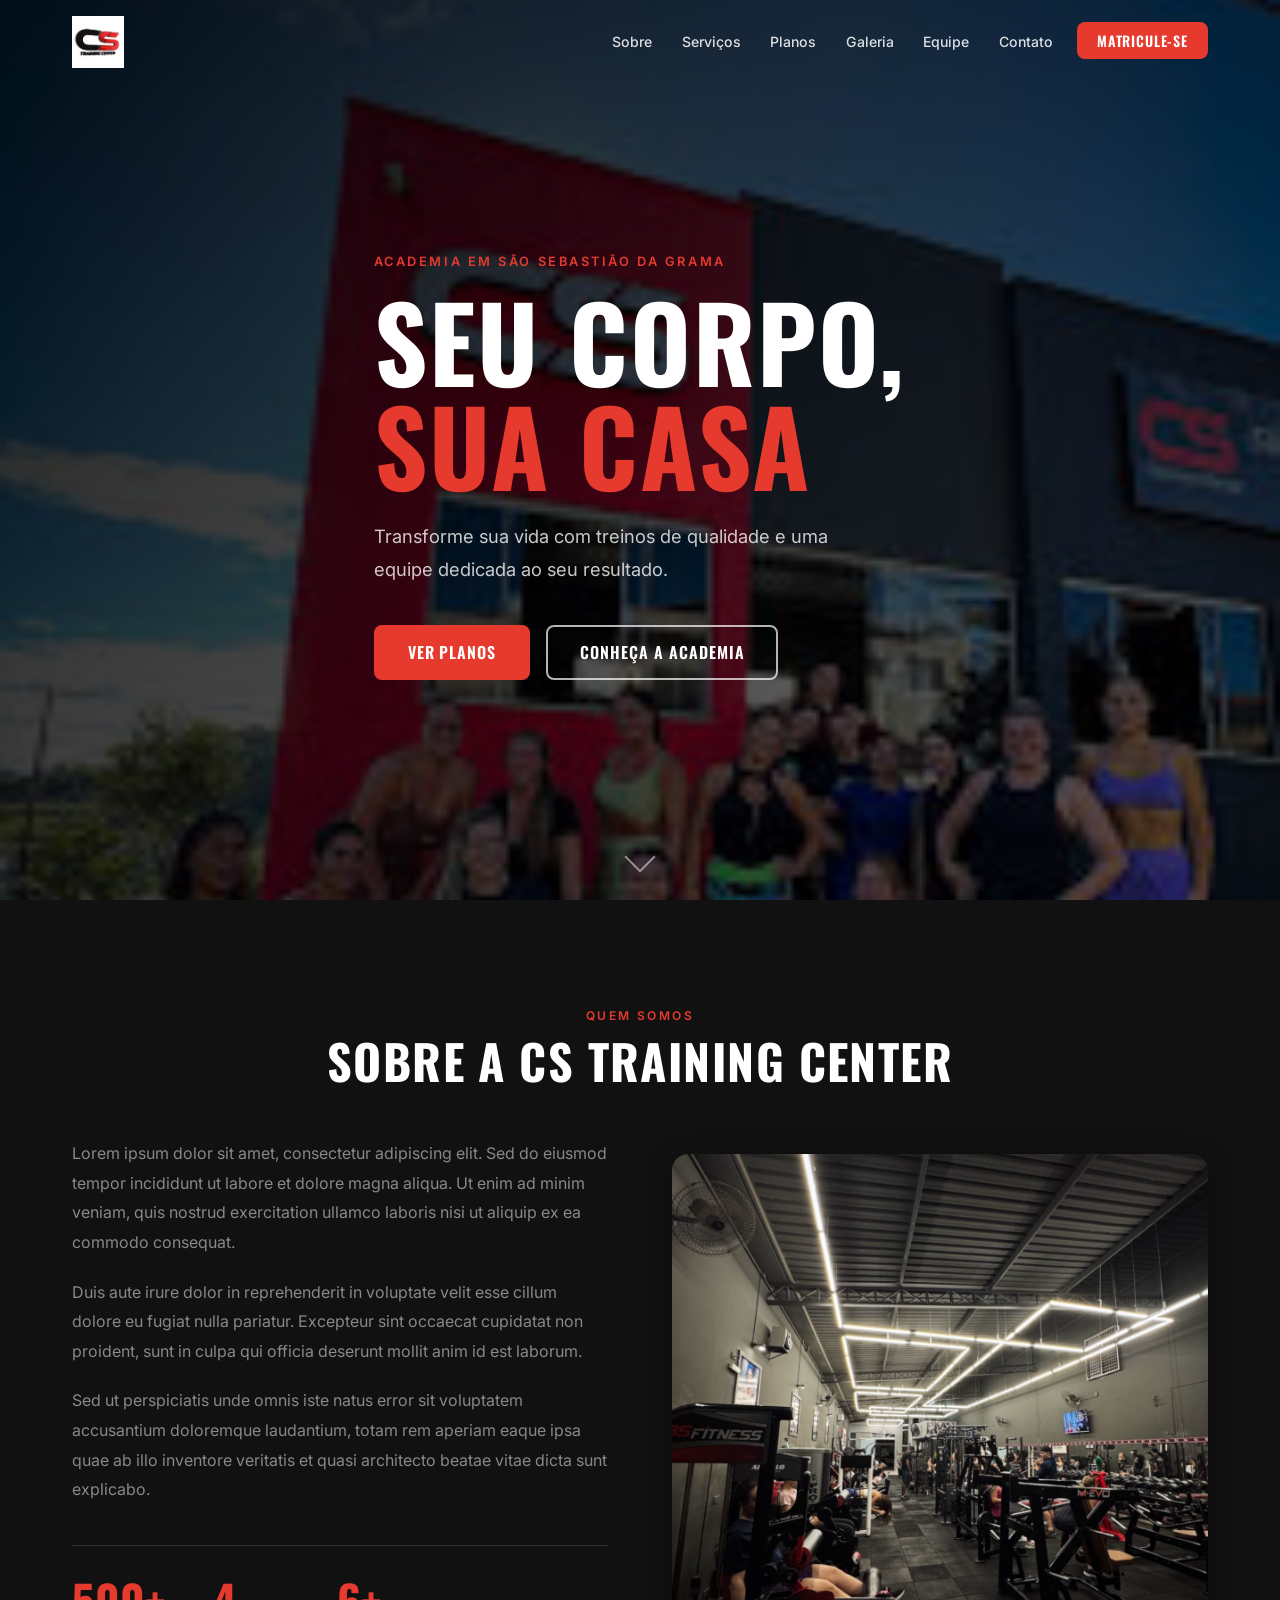
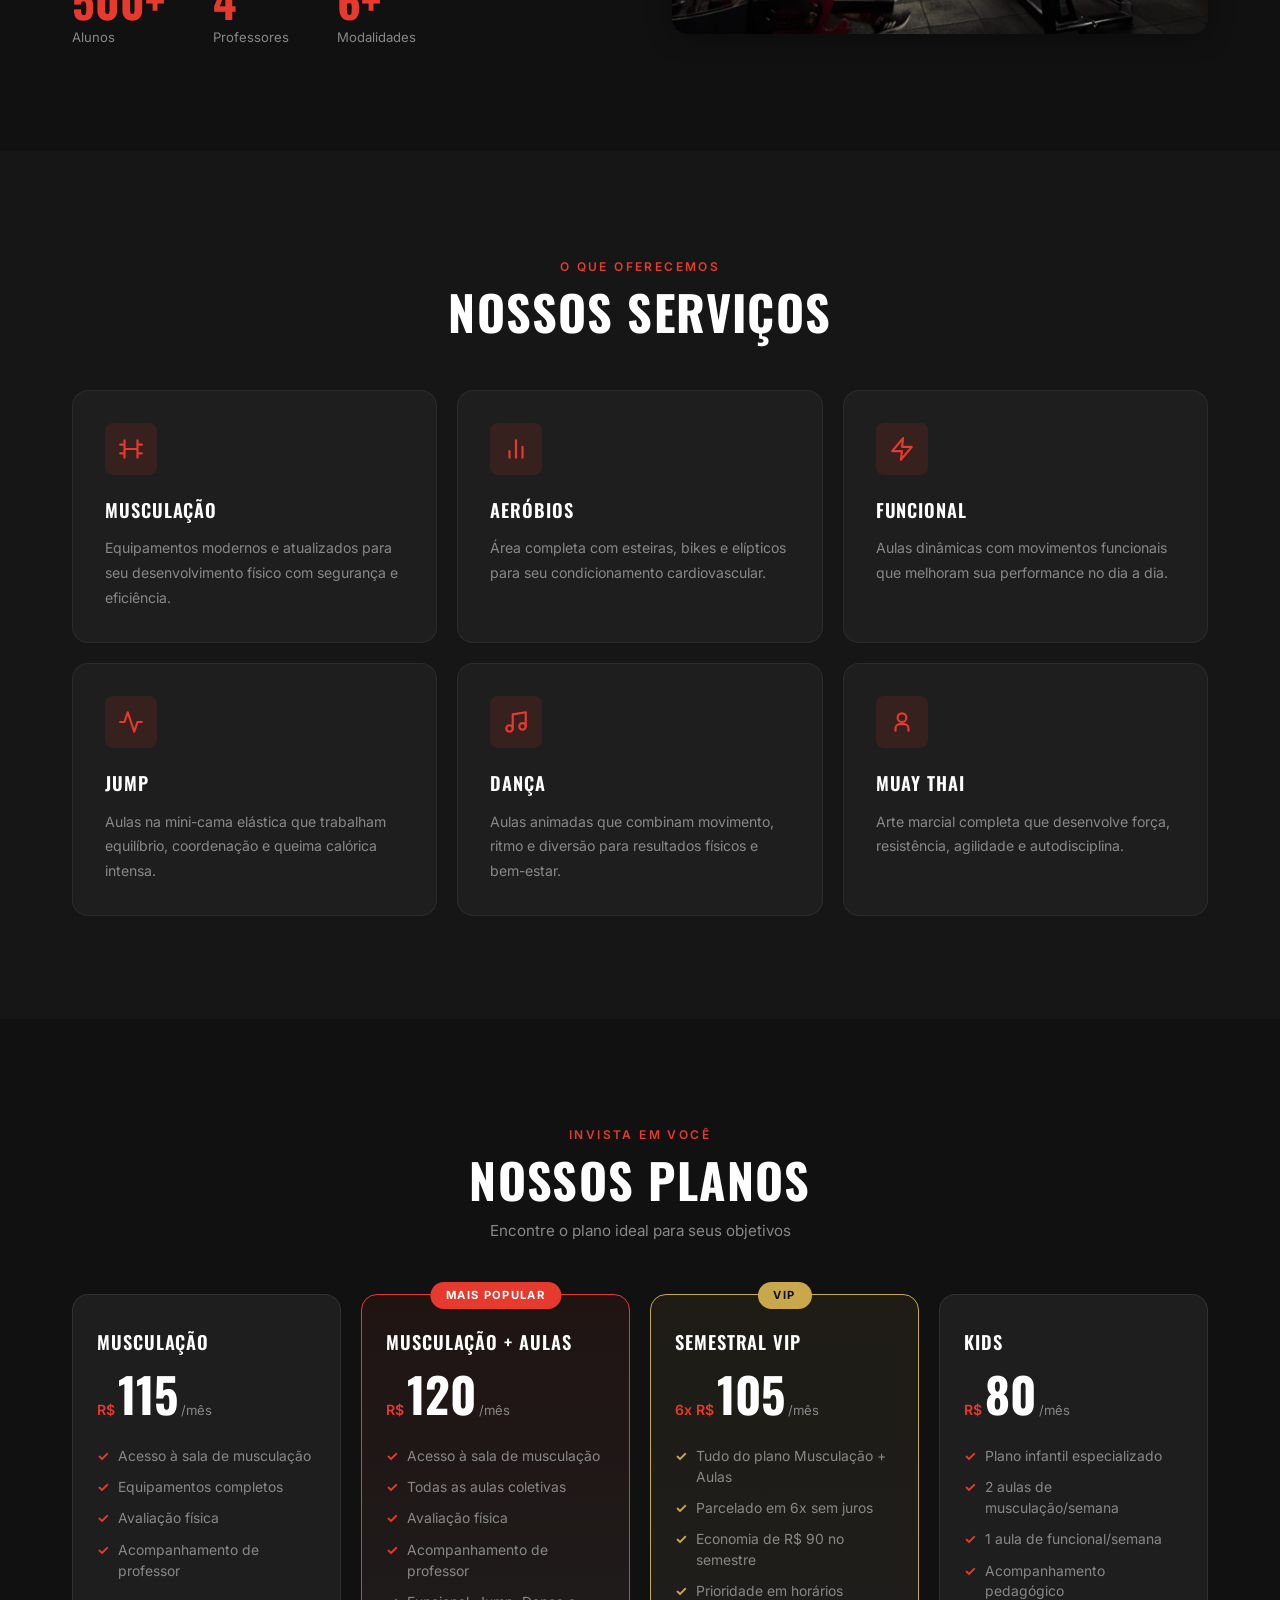
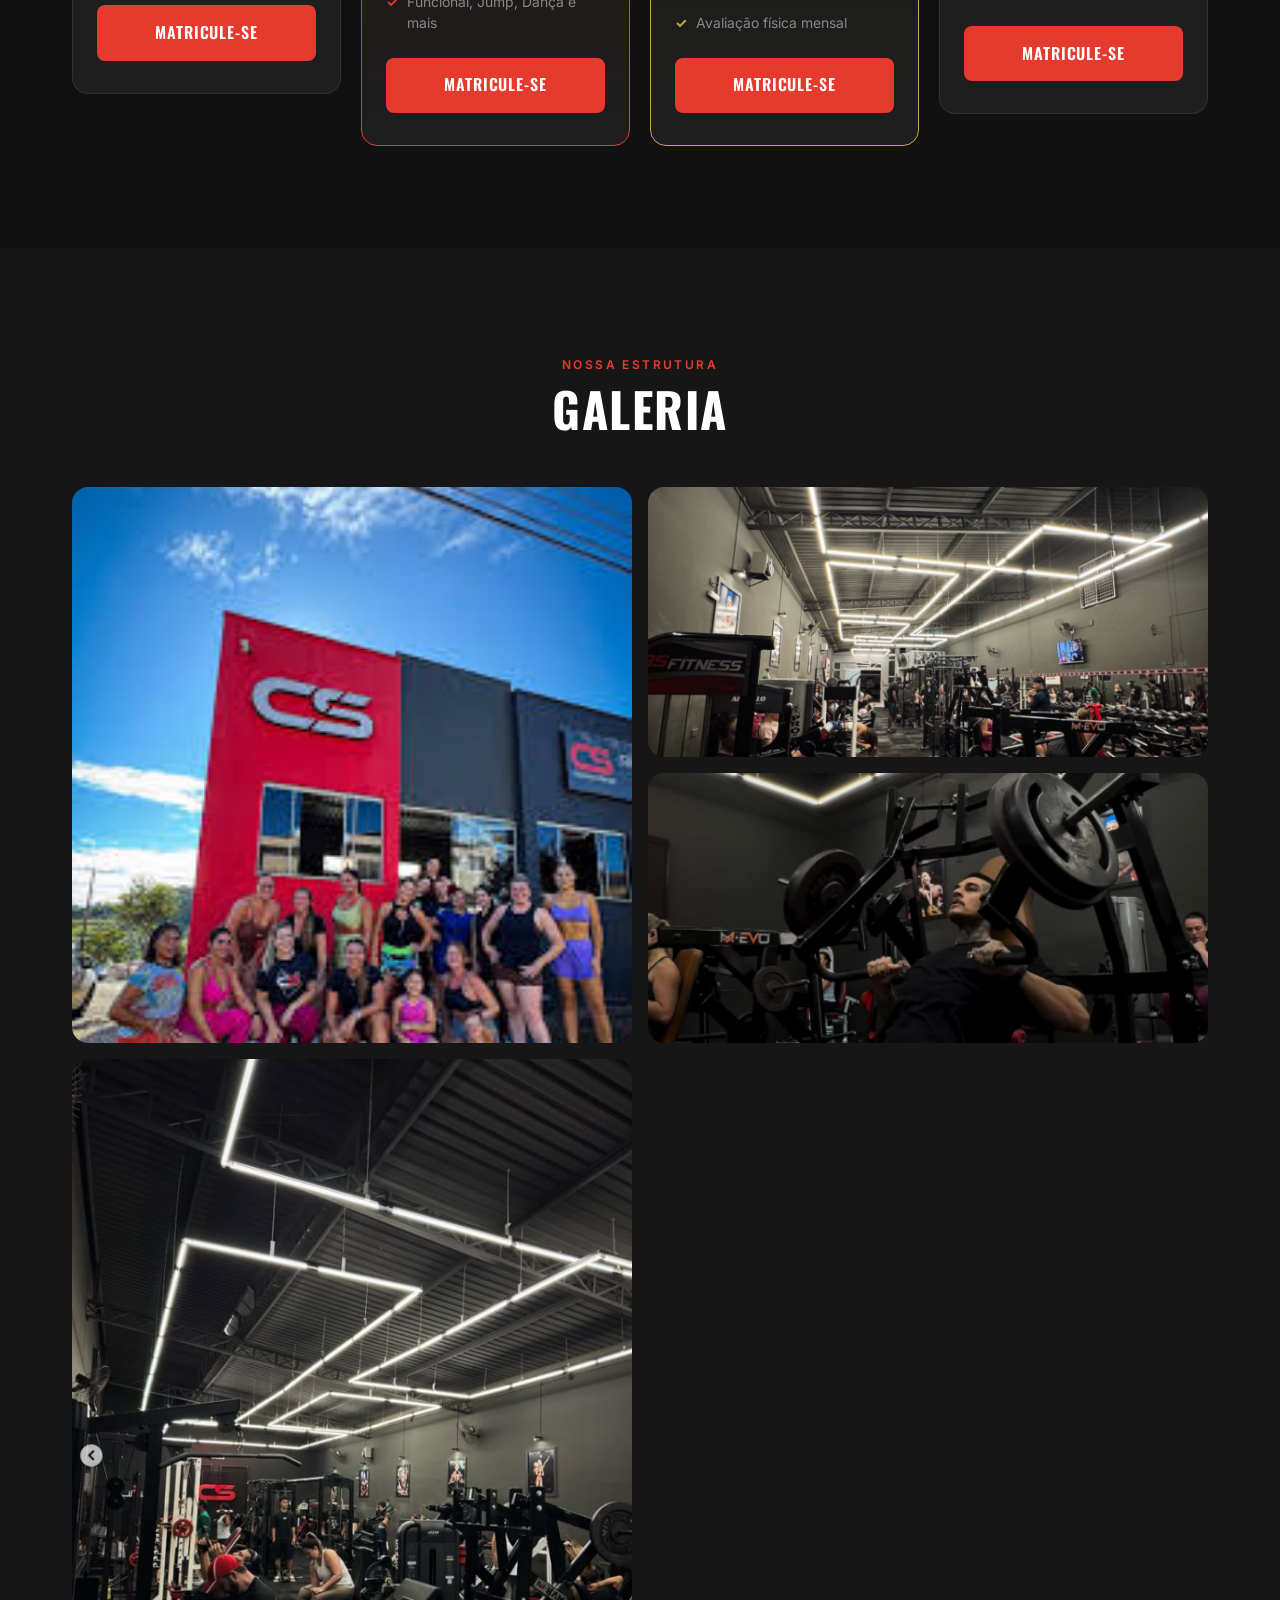
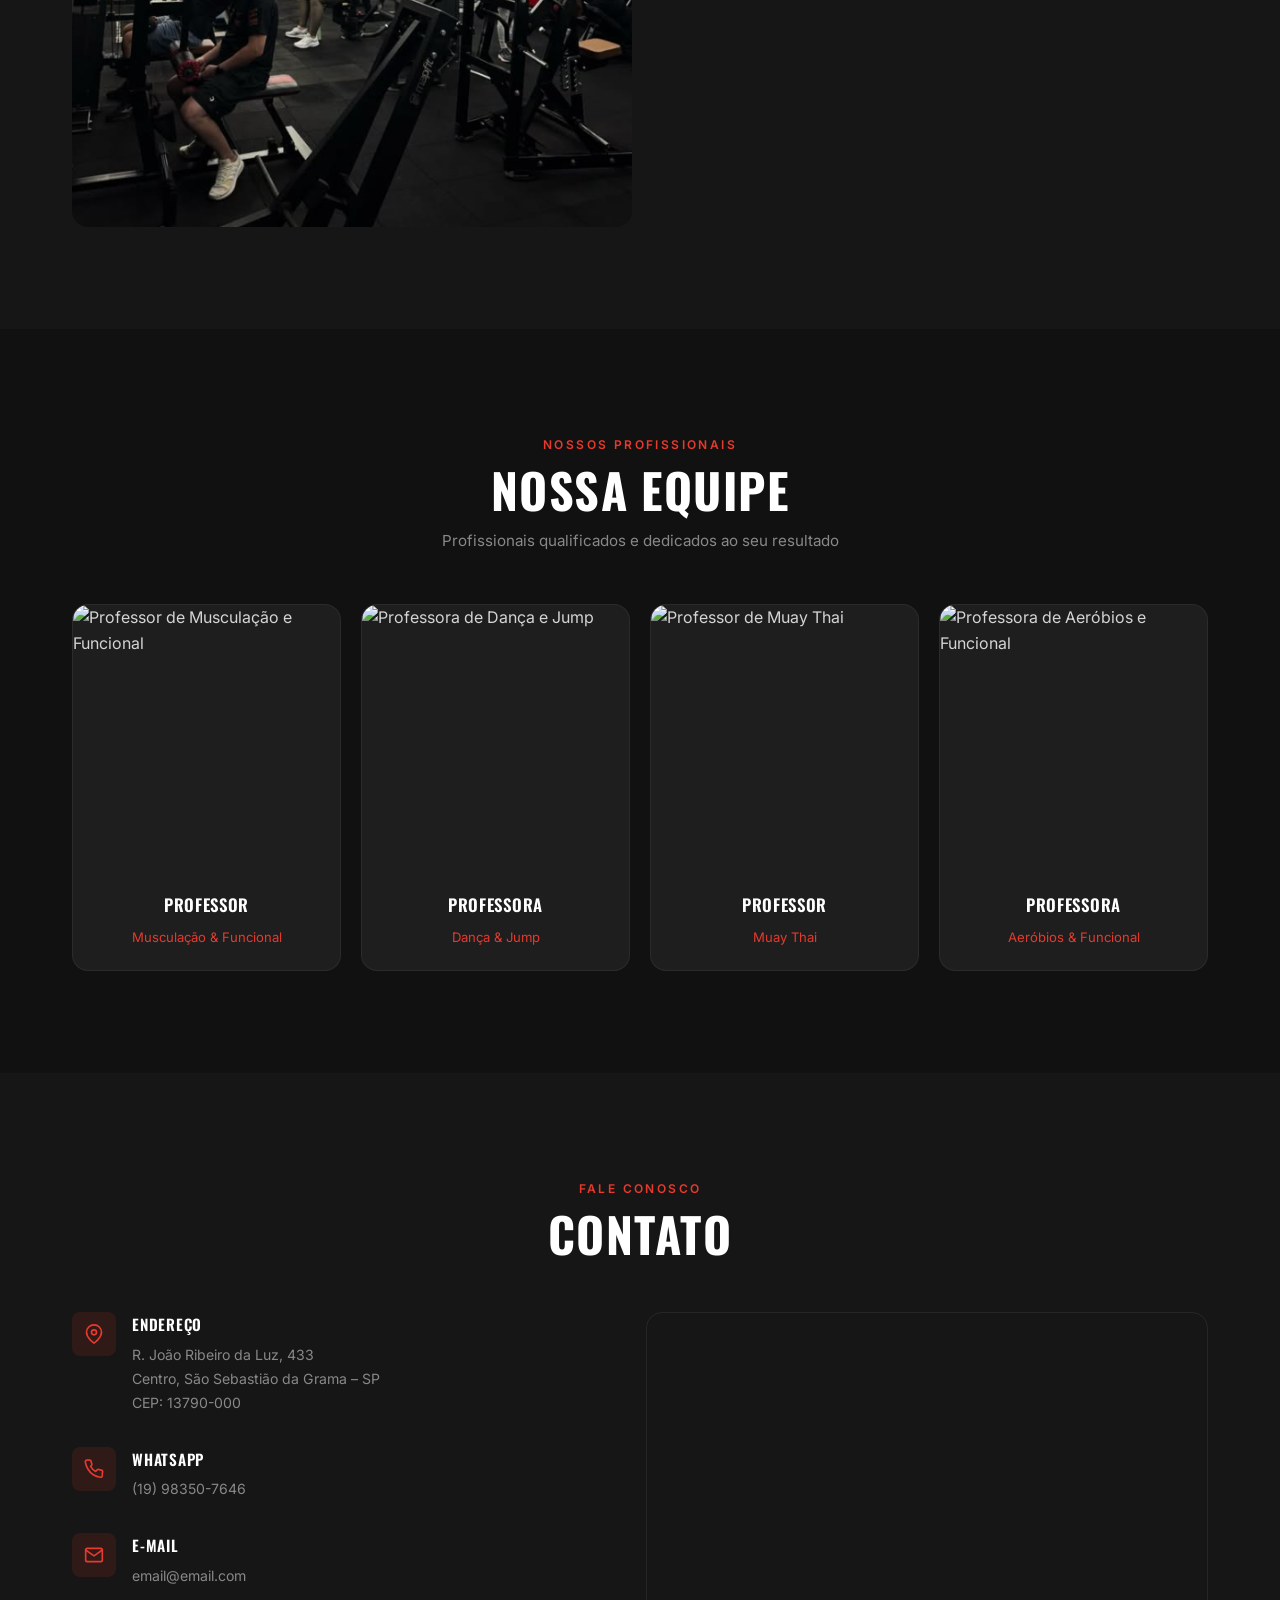
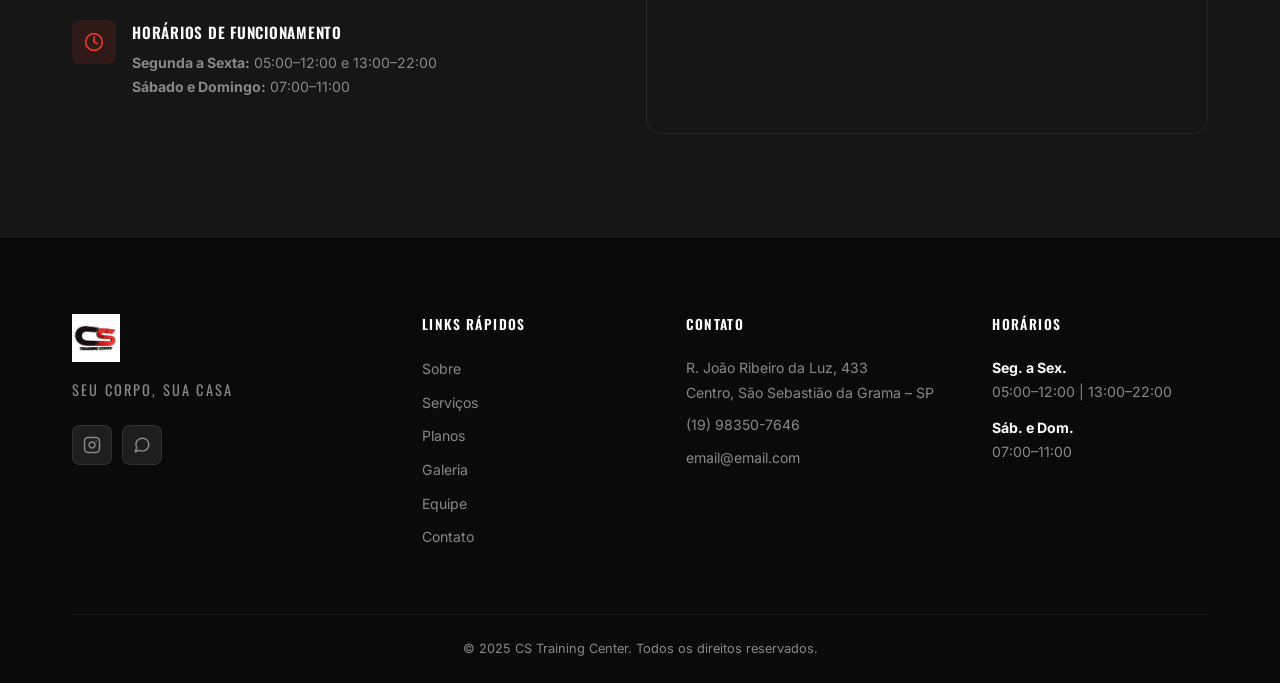
==== site/index.html @ a943fb48 "feat: create CS Training Center institutional website HTML/CSS site with SEO structured data, full r" ====
<!DOCTYPE html>
<html lang="pt-BR">
<head>
    <meta charset="UTF-8">
    <meta name="viewport" content="width=device-width, initial-scale=1.0">
    <meta name="description" content="CS Training Center - Academia completa em São Sebastião da Grama. Musculação, funcional, jump, dança, muay thai e muito mais. Seu Corpo, Sua Casa.">
    <meta name="keywords" content="academia, musculação, funcional, São Sebastião da Grama, CS Training Center, gym, muay thai, jump, dança">
    <meta name="robots" content="index, follow">
    <meta name="author" content="CS Training Center">

    <meta property="og:type" content="website">
    <meta property="og:title" content="CS Training Center | Seu Corpo, Sua Casa">
    <meta property="og:description" content="Academia completa em São Sebastião da Grama com musculação, aulas de funcional, jump, dança, muay thai e muito mais.">
    <meta property="og:image" content="assets/images/hero.jpg">
    <meta property="og:locale" content="pt_BR">

    <title>CS Training Center | Seu Corpo, Sua Casa</title>

    <script type="application/ld+json">
    {
        "@context": "https://schema.org",
        "@type": "HealthClub",
        "name": "CS Training Center",
        "description": "Academia completa em São Sebastião da Grama com musculação, aulas de funcional, jump, dança e muay thai.",
        "url": "",
        "logo": "assets/icons/logo.jpg",
        "image": "assets/images/hero.jpg",
        "telephone": "+55-19-98350-7646",
        "email": "email@email.com",
        "address": {
            "@type": "PostalAddress",
            "streetAddress": "R. João Ribeiro da Luz, 433",
            "addressLocality": "São Sebastião da Grama",
            "addressRegion": "SP",
            "postalCode": "13790-000",
            "addressCountry": "BR"
        },
        "openingHoursSpecification": [
            {
                "@type": "OpeningHoursSpecification",
                "dayOfWeek": ["Monday","Tuesday","Wednesday","Thursday","Friday"],
                "opens": "05:00",
                "closes": "12:00"
            },
            {
                "@type": "OpeningHoursSpecification",
                "dayOfWeek": ["Monday","Tuesday","Wednesday","Thursday","Friday"],
                "opens": "13:00",
                "closes": "22:00"
            },
            {
                "@type": "OpeningHoursSpecification",
                "dayOfWeek": ["Saturday","Sunday"],
                "opens": "07:00",
                "closes": "11:00"
            }
        ],
        "sameAs": ["https://www.instagram.com/cs_trainingcenter/"],
        "priceRange": "$$"
    }
    </script>

    <link rel="preconnect" href="https://fonts.googleapis.com">
    <link rel="preconnect" href="https://fonts.gstatic.com" crossorigin>
    <link href="https://fonts.googleapis.com/css2?family=Oswald:wght@400;500;600;700&family=Inter:wght@300;400;500;600&display=swap" rel="stylesheet">

    <link rel="stylesheet" href="assets/css/style.css">
</head>
<body>

    <!-- ========== HEADER ========== -->
    <header class="header" id="header">
        <nav class="nav container">
            <a href="#home" class="nav__logo" aria-label="CS Training Center - Página inicial">
                <img src="assets/icons/logo.jpg" alt="CS Training Center" width="120" height="52">
            </a>

            <button class="nav__toggle" id="navToggle" aria-label="Abrir menu de navegação" aria-expanded="false" aria-controls="navMenu">
                <span></span>
                <span></span>
                <span></span>
            </button>

            <ul class="nav__menu" id="navMenu" role="list">
                <li><a href="#sobre" class="nav__link">Sobre</a></li>
                <li><a href="#servicos" class="nav__link">Serviços</a></li>
                <li><a href="#planos" class="nav__link">Planos</a></li>
                <li><a href="#galeria" class="nav__link">Galeria</a></li>
                <li><a href="#equipe" class="nav__link">Equipe</a></li>
                <li><a href="#contato" class="nav__link">Contato</a></li>
                <li>
                    <a href="https://wa.me/5519983507646?text=Olá!%20Quero%20saber%20mais%20sobre%20a%20CS%20Training%20Center."
                       class="nav__link nav__link--cta"
                       target="_blank"
                       rel="noopener noreferrer">
                        Matricule-se
                    </a>
                </li>
            </ul>
        </nav>
    </header>

    <main>

        <!-- ========== HERO ========== -->
        <section class="hero" id="home" aria-label="Apresentação da academia">
            <div class="hero__overlay" aria-hidden="true"></div>
            <div class="hero__content container">
                <p class="hero__label">Academia em São Sebastião da Grama</p>
                <h1 class="hero__title">Seu Corpo,<br><span>Sua Casa</span></h1>
                <p class="hero__subtitle">
                    Transforme sua vida com treinos de qualidade e uma equipe dedicada ao seu resultado.
                </p>
                <div class="hero__actions">
                    <a href="#planos" class="btn btn--primary">Ver Planos</a>
                    <a href="#sobre" class="btn btn--outline">Conheça a Academia</a>
                </div>
            </div>
            <div class="hero__scroll" aria-hidden="true"><span></span></div>
        </section>

        <!-- ========== SOBRE ========== -->
        <section class="sobre" id="sobre" aria-labelledby="sobre-titulo">
            <div class="container">
                <div class="section-header">
                    <span class="section-tag">Quem Somos</span>
                    <h2 class="section-title" id="sobre-titulo">Sobre a CS Training Center</h2>
                </div>
                <div class="sobre__grid">
                    <div class="sobre__text">
                        <p>
                            Lorem ipsum dolor sit amet, consectetur adipiscing elit. Sed do eiusmod tempor
                            incididunt ut labore et dolore magna aliqua. Ut enim ad minim veniam, quis nostrud
                            exercitation ullamco laboris nisi ut aliquip ex ea commodo consequat.
                        </p>
                        <p>
                            Duis aute irure dolor in reprehenderit in voluptate velit esse cillum dolore eu
                            fugiat nulla pariatur. Excepteur sint occaecat cupidatat non proident, sunt in
                            culpa qui officia deserunt mollit anim id est laborum.
                        </p>
                        <p>
                            Sed ut perspiciatis unde omnis iste natus error sit voluptatem accusantium
                            doloremque laudantium, totam rem aperiam eaque ipsa quae ab illo inventore
                            veritatis et quasi architecto beatae vitae dicta sunt explicabo.
                        </p>
                        <div class="sobre__stats" aria-label="Números da academia">
                            <div class="stat">
                                <span class="stat__number">500+</span>
                                <span class="stat__label">Alunos</span>
                            </div>
                            <div class="stat">
                                <span class="stat__number">4</span>
                                <span class="stat__label">Professores</span>
                            </div>
                            <div class="stat">
                                <span class="stat__number">6+</span>
                                <span class="stat__label">Modalidades</span>
                            </div>
                        </div>
                    </div>
                    <div class="sobre__image">
                        <img src="assets/images/galeria/galeria.png"
                             alt="Interior da CS Training Center - Área de musculação"
                             loading="lazy"
                             width="600" height="460">
                    </div>
                </div>
            </div>
        </section>

        <!-- ========== SERVIÇOS ========== -->
        <section class="servicos" id="servicos" aria-labelledby="servicos-titulo">
            <div class="container">
                <div class="section-header section-header--light">
                    <span class="section-tag">O que Oferecemos</span>
                    <h2 class="section-title" id="servicos-titulo">Nossos Serviços</h2>
                </div>
                <div class="servicos__grid">

                    <article class="servico-card">
                        <div class="servico-card__icon" aria-hidden="true">
                            <svg xmlns="http://www.w3.org/2000/svg" viewBox="0 0 24 24" fill="none" stroke="currentColor" stroke-width="2" stroke-linecap="round" stroke-linejoin="round"><path d="M6 4v16M18 4v16M2 8h4M18 8h4M2 16h4M18 16h4M6 12h12"/></svg>
                        </div>
                        <h3>Musculação</h3>
                        <p>Equipamentos modernos e atualizados para seu desenvolvimento físico com segurança e eficiência.</p>
                    </article>

                    <article class="servico-card">
                        <div class="servico-card__icon" aria-hidden="true">
                            <svg xmlns="http://www.w3.org/2000/svg" viewBox="0 0 24 24" fill="none" stroke="currentColor" stroke-width="2" stroke-linecap="round" stroke-linejoin="round"><path d="M18 20V10"/><path d="M12 20V4"/><path d="M6 20v-6"/></svg>
                        </div>
                        <h3>Aeróbios</h3>
                        <p>Área completa com esteiras, bikes e elípticos para seu condicionamento cardiovascular.</p>
                    </article>

                    <article class="servico-card">
                        <div class="servico-card__icon" aria-hidden="true">
                            <svg xmlns="http://www.w3.org/2000/svg" viewBox="0 0 24 24" fill="none" stroke="currentColor" stroke-width="2" stroke-linecap="round" stroke-linejoin="round"><polygon points="13 2 3 14 12 14 11 22 21 10 12 10 13 2"/></svg>
                        </div>
                        <h3>Funcional</h3>
                        <p>Aulas dinâmicas com movimentos funcionais que melhoram sua performance no dia a dia.</p>
                    </article>

                    <article class="servico-card">
                        <div class="servico-card__icon" aria-hidden="true">
                            <svg xmlns="http://www.w3.org/2000/svg" viewBox="0 0 24 24" fill="none" stroke="currentColor" stroke-width="2" stroke-linecap="round" stroke-linejoin="round"><path d="M22 12h-4l-3 9L9 3l-3 9H2"/></svg>
                        </div>
                        <h3>Jump</h3>
                        <p>Aulas na mini-cama elástica que trabalham equilíbrio, coordenação e queima calórica intensa.</p>
                    </article>

                    <article class="servico-card">
                        <div class="servico-card__icon" aria-hidden="true">
                            <svg xmlns="http://www.w3.org/2000/svg" viewBox="0 0 24 24" fill="none" stroke="currentColor" stroke-width="2" stroke-linecap="round" stroke-linejoin="round"><path d="M9 18V5l12-2v13"/><circle cx="6" cy="18" r="3"/><circle cx="18" cy="16" r="3"/></svg>
                        </div>
                        <h3>Dança</h3>
                        <p>Aulas animadas que combinam movimento, ritmo e diversão para resultados físicos e bem-estar.</p>
                    </article>

                    <article class="servico-card">
                        <div class="servico-card__icon" aria-hidden="true">
                            <svg xmlns="http://www.w3.org/2000/svg" viewBox="0 0 24 24" fill="none" stroke="currentColor" stroke-width="2" stroke-linecap="round" stroke-linejoin="round"><circle cx="12" cy="8" r="4"/><path d="M6 20v-2a4 4 0 0 1 4-4h4a4 4 0 0 1 4 4v2"/></svg>
                        </div>
                        <h3>Muay Thai</h3>
                        <p>Arte marcial completa que desenvolve força, resistência, agilidade e autodisciplina.</p>
                    </article>

                </div>
            </div>
        </section>

        <!-- ========== PLANOS ========== -->
        <section class="planos" id="planos" aria-labelledby="planos-titulo">
            <div class="container">
                <div class="section-header">
                    <span class="section-tag">Invista em Você</span>
                    <h2 class="section-title" id="planos-titulo">Nossos Planos</h2>
                    <p class="section-subtitle">Encontre o plano ideal para seus objetivos</p>
                </div>
                <div class="planos__grid">

                    <article class="plano-card">
                        <div class="plano-card__header">
                            <h3>Musculação</h3>
                            <div class="plano-card__price">
                                <span class="price__currency">R$</span>
                                <span class="price__value">115</span>
                                <span class="price__period">/mês</span>
                            </div>
                        </div>
                        <ul class="plano-card__features" aria-label="Benefícios do plano Musculação">
                            <li>Acesso à sala de musculação</li>
                            <li>Equipamentos completos</li>
                            <li>Avaliação física</li>
                            <li>Acompanhamento de professor</li>
                        </ul>
                        <a href="https://wa.me/5519983507646?text=Olá!%20Tenho%20interesse%20no%20plano%20Musculação."
                           class="btn btn--primary"
                           target="_blank"
                           rel="noopener noreferrer">
                            Matricule-se
                        </a>
                    </article>

                    <article class="plano-card plano-card--featured">
                        <div class="plano-card__badge">Mais Popular</div>
                        <div class="plano-card__header">
                            <h3>Musculação + Aulas</h3>
                            <div class="plano-card__price">
                                <span class="price__currency">R$</span>
                                <span class="price__value">120</span>
                                <span class="price__period">/mês</span>
                            </div>
                        </div>
                        <ul class="plano-card__features" aria-label="Benefícios do plano Musculação + Aulas">
                            <li>Acesso à sala de musculação</li>
                            <li>Todas as aulas coletivas</li>
                            <li>Avaliação física</li>
                            <li>Acompanhamento de professor</li>
                            <li>Funcional, Jump, Dança e mais</li>
                        </ul>
                        <a href="https://wa.me/5519983507646?text=Olá!%20Tenho%20interesse%20no%20plano%20Musculação%20%2B%20Aulas."
                           class="btn btn--primary"
                           target="_blank"
                           rel="noopener noreferrer">
                            Matricule-se
                        </a>
                    </article>

                    <article class="plano-card plano-card--vip">
                        <div class="plano-card__badge plano-card__badge--vip">VIP</div>
                        <div class="plano-card__header">
                            <h3>Semestral VIP</h3>
                            <div class="plano-card__price">
                                <span class="price__currency">6x R$</span>
                                <span class="price__value">105</span>
                                <span class="price__period">/mês</span>
                            </div>
                        </div>
                        <ul class="plano-card__features" aria-label="Benefícios do plano VIP Semestral">
                            <li>Tudo do plano Musculação + Aulas</li>
                            <li>Parcelado em 6x sem juros</li>
                            <li>Economia de R$&nbsp;90 no semestre</li>
                            <li>Prioridade em horários</li>
                            <li>Avaliação física mensal</li>
                        </ul>
                        <a href="https://wa.me/5519983507646?text=Olá!%20Tenho%20interesse%20no%20plano%20VIP%20Semestral."
                           class="btn btn--primary"
                           target="_blank"
                           rel="noopener noreferrer">
                            Matricule-se
                        </a>
                    </article>

                    <article class="plano-card">
                        <div class="plano-card__header">
                            <h3>Kids</h3>
                            <div class="plano-card__price">
                                <span class="price__currency">R$</span>
                                <span class="price__value">80</span>
                                <span class="price__period">/mês</span>
                            </div>
                        </div>
                        <ul class="plano-card__features" aria-label="Benefícios do plano Kids">
                            <li>Plano infantil especializado</li>
                            <li>2 aulas de musculação/semana</li>
                            <li>1 aula de funcional/semana</li>
                            <li>Acompanhamento pedagógico</li>
                        </ul>
                        <a href="https://wa.me/5519983507646?text=Olá!%20Tenho%20interesse%20no%20plano%20Kids."
                           class="btn btn--primary"
                           target="_blank"
                           rel="noopener noreferrer">
                            Matricule-se
                        </a>
                    </article>

                </div>
            </div>
        </section>

        <!-- ========== GALERIA ========== -->
        <section class="galeria" id="galeria" aria-labelledby="galeria-titulo">
            <div class="container">
                <div class="section-header section-header--light">
                    <span class="section-tag">Nossa Estrutura</span>
                    <h2 class="section-title" id="galeria-titulo">Galeria</h2>
                </div>
                <div class="galeria__grid">
                    <figure class="galeria__item galeria__item--large">
                        <img src="assets/images/hero.jpg"
                             alt="Sala principal da CS Training Center"
                             loading="lazy" width="800" height="560">
                    </figure>
                    <figure class="galeria__item">
                        <img src="assets/images/galeria/galeria.png"
                             alt="Área de musculação da CS Training Center"
                             loading="lazy" width="600" height="280">
                    </figure>
                    <figure class="galeria__item">
                        <img src="assets/images/galeria/galeria1.png"
                             alt="Equipamentos da CS Training Center"
                             loading="lazy" width="600" height="280">
                    </figure>
                    <figure class="galeria__item">
                        <img src="assets/images/galeria/galeria2.png"
                             alt="Área de aulas coletivas da CS Training Center"
                             loading="lazy" width="600" height="280">
                    </figure>
                </div>
            </div>
        </section>

        <!-- ========== EQUIPE ========== -->
        <section class="equipe" id="equipe" aria-labelledby="equipe-titulo">
            <div class="container">
                <div class="section-header">
                    <span class="section-tag">Nossos Profissionais</span>
                    <h2 class="section-title" id="equipe-titulo">Nossa Equipe</h2>
                    <p class="section-subtitle">Profissionais qualificados e dedicados ao seu resultado</p>
                </div>
                <div class="equipe__grid">

                    <article class="professor-card">
                        <div class="professor-card__photo">
                            <img src="https://i.pravatar.cc/300?img=11"
                                 alt="Professor de Musculação e Funcional"
                                 loading="lazy" width="300" height="300">
                        </div>
                        <div class="professor-card__info">
                            <h3>Professor</h3>
                            <span>Musculação &amp; Funcional</span>
                        </div>
                    </article>

                    <article class="professor-card">
                        <div class="professor-card__photo">
                            <img src="https://i.pravatar.cc/300?img=5"
                                 alt="Professora de Dança e Jump"
                                 loading="lazy" width="300" height="300">
                        </div>
                        <div class="professor-card__info">
                            <h3>Professora</h3>
                            <span>Dança &amp; Jump</span>
                        </div>
                    </article>

                    <article class="professor-card">
                        <div class="professor-card__photo">
                            <img src="https://i.pravatar.cc/300?img=12"
                                 alt="Professor de Muay Thai"
                                 loading="lazy" width="300" height="300">
                        </div>
                        <div class="professor-card__info">
                            <h3>Professor</h3>
                            <span>Muay Thai</span>
                        </div>
                    </article>

                    <article class="professor-card">
                        <div class="professor-card__photo">
                            <img src="https://i.pravatar.cc/300?img=9"
                                 alt="Professora de Aeróbios e Funcional"
                                 loading="lazy" width="300" height="300">
                        </div>
                        <div class="professor-card__info">
                            <h3>Professora</h3>
                            <span>Aeróbios &amp; Funcional</span>
                        </div>
                    </article>

                </div>
            </div>
        </section>

        <!-- ========== CONTATO ========== -->
        <section class="contato" id="contato" aria-labelledby="contato-titulo">
            <div class="container">
                <div class="section-header section-header--light">
                    <span class="section-tag">Fale Conosco</span>
                    <h2 class="section-title" id="contato-titulo">Contato</h2>
                </div>
                <div class="contato__grid">
                    <div class="contato__info">

                        <div class="contato__item">
                            <div class="contato__icon" aria-hidden="true">
                                <svg xmlns="http://www.w3.org/2000/svg" viewBox="0 0 24 24" fill="none" stroke="currentColor" stroke-width="2" stroke-linecap="round" stroke-linejoin="round"><path d="M21 10c0 7-9 13-9 13s-9-6-9-13a9 9 0 0 1 18 0z"/><circle cx="12" cy="10" r="3"/></svg>
                            </div>
                            <div>
                                <h3>Endereço</h3>
                                <address>
                                    R. João Ribeiro da Luz, 433<br>
                                    Centro, São Sebastião da Grama – SP<br>
                                    CEP: 13790-000
                                </address>
                            </div>
                        </div>

                        <div class="contato__item">
                            <div class="contato__icon" aria-hidden="true">
                                <svg xmlns="http://www.w3.org/2000/svg" viewBox="0 0 24 24" fill="none" stroke="currentColor" stroke-width="2" stroke-linecap="round" stroke-linejoin="round"><path d="M22 16.92v3a2 2 0 0 1-2.18 2 19.79 19.79 0 0 1-8.63-3.07A19.5 19.5 0 0 1 4.69 12 19.79 19.79 0 0 1 1.61 3.44 2 2 0 0 1 3.58 1.25h3a2 2 0 0 1 2 1.72c.127.96.361 1.903.7 2.81a2 2 0 0 1-.45 2.11L7.91 8.8a16 16 0 0 0 6.09 6.09l1.82-1.82a2 2 0 0 1 2.11-.45c.907.339 1.85.573 2.81.7a2 2 0 0 1 1.72 2.02z"/></svg>
                            </div>
                            <div>
                                <h3>WhatsApp</h3>
                                <a href="https://wa.me/5519983507646" target="_blank" rel="noopener noreferrer">
                                    (19) 98350-7646
                                </a>
                            </div>
                        </div>

                        <div class="contato__item">
                            <div class="contato__icon" aria-hidden="true">
                                <svg xmlns="http://www.w3.org/2000/svg" viewBox="0 0 24 24" fill="none" stroke="currentColor" stroke-width="2" stroke-linecap="round" stroke-linejoin="round"><path d="M4 4h16c1.1 0 2 .9 2 2v12c0 1.1-.9 2-2 2H4c-1.1 0-2-.9-2-2V6c0-1.1.9-2 2-2z"/><polyline points="22,6 12,13 2,6"/></svg>
                            </div>
                            <div>
                                <h3>E-mail</h3>
                                <a href="mailto:email@email.com">email@email.com</a>
                            </div>
                        </div>

                        <div class="contato__item">
                            <div class="contato__icon" aria-hidden="true">
                                <svg xmlns="http://www.w3.org/2000/svg" viewBox="0 0 24 24" fill="none" stroke="currentColor" stroke-width="2" stroke-linecap="round" stroke-linejoin="round"><circle cx="12" cy="12" r="10"/><polyline points="12 6 12 12 16 14"/></svg>
                            </div>
                            <div>
                                <h3>Horários de Funcionamento</h3>
                                <p><strong>Segunda a Sexta:</strong> 05:00–12:00 e 13:00–22:00</p>
                                <p><strong>Sábado e Domingo:</strong> 07:00–11:00</p>
                            </div>
                        </div>

                    </div>

                    <div class="contato__map">
                        <iframe
                            src="https://maps.google.com/maps?q=R.+Jo%C3%A3o+Ribeiro+da+Luz%2C+433%2C+Centro%2C+S%C3%A3o+Sebasti%C3%A3o+da+Grama%2C+SP&output=embed&z=16"
                            width="100%"
                            height="420"
                            style="border:0;"
                            allowfullscreen=""
                            loading="lazy"
                            referrerpolicy="no-referrer-when-downgrade"
                            title="Localização da CS Training Center no Google Maps">
                        </iframe>
                    </div>
                </div>
            </div>
        </section>

    </main>

    <!-- ========== FOOTER ========== -->
    <footer class="footer">
        <div class="container">
            <div class="footer__grid">

                <div class="footer__brand">
                    <a href="#home" aria-label="CS Training Center - Voltar ao início">
                        <img src="assets/icons/logo.jpg" alt="CS Training Center" width="120" height="48">
                    </a>
                    <p>Seu Corpo, Sua Casa</p>
                    <div class="footer__social">
                        <a href="https://www.instagram.com/cs_trainingcenter/"
                           target="_blank"
                           rel="noopener noreferrer"
                           aria-label="Instagram da CS Training Center">
                            <svg xmlns="http://www.w3.org/2000/svg" viewBox="0 0 24 24" fill="none" stroke="currentColor" stroke-width="2" stroke-linecap="round" stroke-linejoin="round"><rect x="2" y="2" width="20" height="20" rx="5" ry="5"/><path d="M16 11.37A4 4 0 1 1 12.63 8 4 4 0 0 1 16 11.37z"/><line x1="17.5" y1="6.5" x2="17.51" y2="6.5"/></svg>
                        </a>
                        <a href="https://wa.me/5519983507646"
                           target="_blank"
                           rel="noopener noreferrer"
                           aria-label="WhatsApp da CS Training Center">
                            <svg xmlns="http://www.w3.org/2000/svg" viewBox="0 0 24 24" fill="none" stroke="currentColor" stroke-width="2" stroke-linecap="round" stroke-linejoin="round"><path d="M21 11.5a8.38 8.38 0 0 1-.9 3.8 8.5 8.5 0 0 1-7.6 4.7 8.38 8.38 0 0 1-3.8-.9L3 21l1.9-5.7a8.38 8.38 0 0 1-.9-3.8 8.5 8.5 0 0 1 4.7-7.6 8.38 8.38 0 0 1 3.8-.9h.5a8.48 8.48 0 0 1 8 8v.5z"/></svg>
                        </a>
                    </div>
                </div>

                <div class="footer__links">
                    <h4>Links Rápidos</h4>
                    <ul role="list">
                        <li><a href="#sobre">Sobre</a></li>
                        <li><a href="#servicos">Serviços</a></li>
                        <li><a href="#planos">Planos</a></li>
                        <li><a href="#galeria">Galeria</a></li>
                        <li><a href="#equipe">Equipe</a></li>
                        <li><a href="#contato">Contato</a></li>
                    </ul>
                </div>

                <div class="footer__contact">
                    <h4>Contato</h4>
                    <address>
                        R. João Ribeiro da Luz, 433<br>
                        Centro, São Sebastião da Grama – SP
                    </address>
                    <a href="https://wa.me/5519983507646">(19) 98350-7646</a>
                    <a href="mailto:email@email.com">email@email.com</a>
                </div>

                <div class="footer__hours">
                    <h4>Horários</h4>
                    <p><strong>Seg. a Sex.</strong><br>05:00–12:00 | 13:00–22:00</p>
                    <p><strong>Sáb. e Dom.</strong><br>07:00–11:00</p>
                </div>

            </div>

            <div class="footer__bottom">
                <p>&copy; 2025 CS Training Center. Todos os direitos reservados.</p>
            </div>
        </div>
    </footer>

    <script>
        // Mobile nav toggle
        const toggle = document.getElementById('navToggle');
        const menu   = document.getElementById('navMenu');

        toggle.addEventListener('click', () => {
            const isOpen = menu.classList.toggle('nav__menu--open');
            toggle.setAttribute('aria-expanded', isOpen);
            document.body.style.overflow = isOpen ? 'hidden' : '';
        });

        document.querySelectorAll('.nav__link').forEach(link => {
            link.addEventListener('click', () => {
                menu.classList.remove('nav__menu--open');
                toggle.setAttribute('aria-expanded', 'false');
                document.body.style.overflow = '';
            });
        });

        // Sticky header
        const header = document.getElementById('header');
        window.addEventListener('scroll', () => {
            header.classList.toggle('header--scrolled', window.scrollY > 60);
        }, { passive: true });

        // Scroll reveal
        const revealObserver = new IntersectionObserver((entries) => {
            entries.forEach(entry => {
                if (entry.isIntersecting) {
                    entry.target.classList.add('visible');
                    revealObserver.unobserve(entry.target);
                }
            });
        }, { threshold: 0.1 });

        document.querySelectorAll(
            '.servico-card, .plano-card, .professor-card, .galeria__item, .sobre__grid, .contato__item'
        ).forEach(el => revealObserver.observe(el));
    </script>

</body>
</html>
---- site/assets/css/style.css ----
/* =============================================
   Design Tokens
   ============================================= */
:root {
    --color-primary:      #e63a2e;
    --color-primary-dark: #c42e23;
    --color-dark:         #111111;
    --color-dark-2:       #161616;
    --color-dark-3:       #1e1e1e;
    --color-gray:         #2e2e2e;
    --color-white:        #ffffff;
    --color-text:         #d4d4d4;
    --color-text-muted:   #888888;
    --color-vip:          #c9a84c;

    --font-heading: 'Oswald', sans-serif;
    --font-body:    'Inter', sans-serif;

    --container-max:     1200px;
    --container-padding: clamp(1rem, 4vw, 2rem);

    --radius:    8px;
    --radius-lg: 16px;

    --shadow:       0 4px 24px rgba(0, 0, 0, .35);
    --shadow-hover: 0 8px 40px rgba(0, 0, 0, .55);

    --transition: 0.3s ease;
}

/* =============================================
   Reset & Base
   ============================================= */
*, *::before, *::after {
    box-sizing: border-box;
    margin: 0;
    padding: 0;
}

html {
    scroll-behavior: smooth;
    font-size: 16px;
    -webkit-text-size-adjust: 100%;
}

body {
    font-family: var(--font-body);
    background-color: var(--color-dark);
    color: var(--color-text);
    line-height: 1.6;
    overflow-x: hidden;
}

img {
    display: block;
    max-width: 100%;
    height: auto;
}

a {
    text-decoration: none;
    color: inherit;
    transition: color var(--transition);
}

ul  { list-style: none; }
figure { margin: 0; }

address { font-style: normal; }

/* =============================================
   Container
   ============================================= */
.container {
    max-width: var(--container-max);
    margin-inline: auto;
    padding-inline: var(--container-padding);
}

/* =============================================
   Buttons
   ============================================= */
.btn {
    display: inline-flex;
    align-items: center;
    justify-content: center;
    gap: .5rem;
    padding: .8rem 2rem;
    border-radius: var(--radius);
    font-family: var(--font-heading);
    font-size: 1rem;
    font-weight: 600;
    letter-spacing: .06em;
    text-transform: uppercase;
    border: 2px solid transparent;
    cursor: pointer;
    transition: all var(--transition);
    white-space: nowrap;
}

.btn--primary {
    background: var(--color-primary);
    color: var(--color-white);
}
.btn--primary:hover {
    background: var(--color-primary-dark);
    transform: translateY(-2px);
    box-shadow: 0 6px 20px rgba(230, 58, 46, .4);
}

.btn--outline {
    border-color: rgba(255, 255, 255, .7);
    color: var(--color-white);
}
.btn--outline:hover {
    background: var(--color-white);
    border-color: var(--color-white);
    color: var(--color-dark);
}

/* =============================================
   Section Header
   ============================================= */
.section-header {
    text-align: center;
    margin-bottom: clamp(2rem, 4vw, 3.5rem);
}

.section-tag {
    display: inline-block;
    font-size: .75rem;
    font-weight: 600;
    letter-spacing: .2em;
    text-transform: uppercase;
    color: var(--color-primary);
    margin-bottom: .6rem;
}

.section-title {
    font-family: var(--font-heading);
    font-size: clamp(1.8rem, 4vw, 3rem);
    font-weight: 700;
    text-transform: uppercase;
    letter-spacing: .03em;
    color: var(--color-white);
    line-height: 1.1;
}

.section-subtitle {
    margin-top: .75rem;
    color: var(--color-text-muted);
    font-size: .95rem;
}

/* =============================================
   Scroll Reveal
   ============================================= */
.servico-card,
.plano-card,
.professor-card,
.galeria__item,
.sobre__grid,
.contato__item {
    opacity: 0;
    transform: translateY(28px);
    transition: opacity .55s ease, transform .55s ease;
}

.servico-card.visible,
.plano-card.visible,
.professor-card.visible,
.galeria__item.visible,
.sobre__grid.visible,
.contato__item.visible {
    opacity: 1;
    transform: none;
}

/* =============================================
   HEADER
   ============================================= */
.header {
    position: fixed;
    inset-block-start: 0;
    inset-inline: 0;
    z-index: 100;
    padding-block: 1rem;
    transition: background var(--transition), box-shadow var(--transition), padding var(--transition);
}

.header--scrolled {
    background: rgba(17, 17, 17, .97);
    backdrop-filter: blur(10px);
    -webkit-backdrop-filter: blur(10px);
    box-shadow: 0 2px 24px rgba(0, 0, 0, .5);
    padding-block: .6rem;
}

.nav {
    display: flex;
    align-items: center;
    justify-content: space-between;
    gap: 1rem;
}

.nav__logo img {
    height: 52px;
    width: auto;
    object-fit: contain;
}

.nav__menu {
    display: flex;
    align-items: center;
    gap: .15rem;
}

.nav__link {
    padding: .45rem .85rem;
    font-size: .88rem;
    font-weight: 500;
    color: rgba(255, 255, 255, .85);
    border-radius: var(--radius);
    transition: all var(--transition);
}
.nav__link:hover { color: var(--color-primary); }

.nav__link--cta {
    background: var(--color-primary);
    color: var(--color-white);
    font-family: var(--font-heading);
    font-weight: 600;
    letter-spacing: .06em;
    text-transform: uppercase;
    margin-left: .5rem;
    padding: .5rem 1.25rem;
}
.nav__link--cta:hover {
    background: var(--color-primary-dark);
    color: var(--color-white);
}

/* Hamburger */
.nav__toggle {
    display: none;
    flex-direction: column;
    justify-content: center;
    align-items: center;
    gap: 5px;
    background: none;
    border: none;
    cursor: pointer;
    width: 40px;
    height: 40px;
    z-index: 200;
    position: relative;
}
.nav__toggle span {
    display: block;
    width: 24px;
    height: 2px;
    background: var(--color-white);
    border-radius: 2px;
    transition: all var(--transition);
}

/* =============================================
   HERO
   ============================================= */
.hero {
    position: relative;
    min-height: 100svh;
    display: flex;
    align-items: center;
    background: url('../images/hero.jpg') center / cover no-repeat;
}

.hero__overlay {
    position: absolute;
    inset: 0;
    background: linear-gradient(
        135deg,
        rgba(0, 0, 0, .88) 0%,
        rgba(0, 0, 0, .55) 100%
    );
}

.hero__content {
    position: relative;
    z-index: 1;
    padding-block: 7rem 5rem;
}

.hero__label {
    font-size: .8rem;
    font-weight: 600;
    letter-spacing: .2em;
    text-transform: uppercase;
    color: var(--color-primary);
    margin-bottom: 1rem;
}

.hero__title {
    font-family: var(--font-heading);
    font-size: clamp(3rem, 9vw, 6.5rem);
    font-weight: 700;
    text-transform: uppercase;
    line-height: 1;
    color: var(--color-white);
    margin-bottom: 1.5rem;
    letter-spacing: .02em;
}
.hero__title span { color: var(--color-primary); }

.hero__subtitle {
    font-size: clamp(.95rem, 2vw, 1.15rem);
    color: rgba(255, 255, 255, .78);
    max-width: 500px;
    margin-bottom: 2.5rem;
    line-height: 1.75;
}

.hero__actions {
    display: flex;
    flex-wrap: wrap;
    gap: 1rem;
}

/* Scroll indicator */
.hero__scroll {
    position: absolute;
    bottom: 2rem;
    left: 50%;
    translate: -50% 0;
    z-index: 1;
}
.hero__scroll span {
    display: block;
    width: 22px;
    height: 22px;
    border-right: 2px solid rgba(255, 255, 255, .5);
    border-bottom: 2px solid rgba(255, 255, 255, .5);
    rotate: 45deg;
    animation: scrollBounce 1.6s ease-in-out infinite;
}
@keyframes scrollBounce {
    0%   { opacity: 0; translate: -4px -4px; }
    50%  { opacity: 1; }
    100% { opacity: 0; translate: 4px 4px; }
}

/* =============================================
   SOBRE
   ============================================= */
.sobre {
    padding-block: clamp(4rem, 8vw, 7rem);
    background: var(--color-dark);
}

.sobre__grid {
    display: grid;
    grid-template-columns: 1fr 1fr;
    gap: clamp(2rem, 5vw, 5rem);
    align-items: center;
}

.sobre__text p {
    color: var(--color-text-muted);
    margin-bottom: 1.25rem;
    line-height: 1.85;
}

.sobre__stats {
    display: flex;
    gap: clamp(1.5rem, 4vw, 3rem);
    margin-top: 2.5rem;
    padding-top: 2rem;
    border-top: 1px solid var(--color-gray);
}

.stat__number {
    display: block;
    font-family: var(--font-heading);
    font-size: clamp(2rem, 4vw, 2.8rem);
    font-weight: 700;
    color: var(--color-primary);
    line-height: 1;
}
.stat__label {
    font-size: .82rem;
    color: var(--color-text-muted);
    margin-top: .3rem;
    display: block;
}

.sobre__image img {
    width: 100%;
    height: clamp(280px, 40vw, 480px);
    object-fit: cover;
    border-radius: var(--radius-lg);
    box-shadow: var(--shadow);
}

/* =============================================
   SERVIÇOS
   ============================================= */
.servicos {
    padding-block: clamp(4rem, 8vw, 7rem);
    background: var(--color-dark-2);
}

.servicos__grid {
    display: grid;
    grid-template-columns: repeat(3, 1fr);
    gap: 1.25rem;
}

.servico-card {
    background: var(--color-dark-3);
    border: 1px solid rgba(255, 255, 255, .06);
    border-radius: var(--radius-lg);
    padding: clamp(1.5rem, 3vw, 2rem);
    transition: border-color var(--transition), transform var(--transition), box-shadow var(--transition);
}
.servico-card:hover {
    border-color: var(--color-primary);
    transform: translateY(-5px);
    box-shadow: var(--shadow-hover);
}

.servico-card__icon {
    width: 52px;
    height: 52px;
    background: rgba(230, 58, 46, .12);
    border-radius: var(--radius);
    display: flex;
    align-items: center;
    justify-content: center;
    margin-bottom: 1.25rem;
    color: var(--color-primary);
}
.servico-card__icon svg { width: 26px; height: 26px; }

.servico-card h3 {
    font-family: var(--font-heading);
    font-size: 1.15rem;
    font-weight: 600;
    text-transform: uppercase;
    letter-spacing: .05em;
    color: var(--color-white);
    margin-bottom: .75rem;
}

.servico-card p {
    font-size: .88rem;
    color: var(--color-text-muted);
    line-height: 1.75;
}

/* =============================================
   PLANOS
   ============================================= */
.planos {
    padding-block: clamp(4rem, 8vw, 7rem);
    background: var(--color-dark);
}

.planos__grid {
    display: grid;
    grid-template-columns: repeat(4, 1fr);
    gap: 1.25rem;
    align-items: start;
}

.plano-card {
    background: var(--color-dark-3);
    border: 1px solid rgba(255, 255, 255, .08);
    border-radius: var(--radius-lg);
    padding: 2rem 1.5rem;
    position: relative;
    display: flex;
    flex-direction: column;
    gap: 1.5rem;
    transition: transform var(--transition), box-shadow var(--transition);
}
.plano-card:hover {
    transform: translateY(-5px);
    box-shadow: var(--shadow-hover);
}

.plano-card--featured {
    border-color: var(--color-primary);
    background: linear-gradient(180deg, rgba(230, 58, 46, .07) 0%, var(--color-dark-3) 100%);
}

.plano-card--vip {
    border-color: var(--color-vip);
    background: linear-gradient(180deg, rgba(201, 168, 76, .07) 0%, var(--color-dark-3) 100%);
}

.plano-card__badge {
    position: absolute;
    top: -13px;
    left: 50%;
    translate: -50% 0;
    background: var(--color-primary);
    color: var(--color-white);
    font-size: .7rem;
    font-weight: 700;
    letter-spacing: .12em;
    text-transform: uppercase;
    padding: .28rem 1rem;
    border-radius: 999px;
    white-space: nowrap;
}
.plano-card__badge--vip {
    background: var(--color-vip);
    color: #111;
}

.plano-card__header h3 {
    font-family: var(--font-heading);
    font-size: 1.15rem;
    font-weight: 600;
    text-transform: uppercase;
    letter-spacing: .05em;
    color: var(--color-white);
    margin-bottom: .85rem;
}

.plano-card__price {
    display: flex;
    align-items: baseline;
    gap: .2rem;
    flex-wrap: wrap;
}
.price__currency {
    font-size: .88rem;
    color: var(--color-primary);
    font-weight: 600;
}
.price__value {
    font-family: var(--font-heading);
    font-size: 3rem;
    font-weight: 700;
    color: var(--color-white);
    line-height: 1;
}
.price__period {
    font-size: .82rem;
    color: var(--color-text-muted);
}

.plano-card__features {
    flex: 1;
    display: flex;
    flex-direction: column;
    gap: .65rem;
}
.plano-card__features li {
    font-size: .87rem;
    color: var(--color-text-muted);
    padding-left: 1.3rem;
    position: relative;
    line-height: 1.5;
}
.plano-card__features li::before {
    content: '✓';
    position: absolute;
    left: 0;
    color: var(--color-primary);
    font-weight: 700;
}
.plano-card--vip .plano-card__features li::before { color: var(--color-vip); }

.plano-card .btn { width: 100%; }

/* =============================================
   GALERIA
   ============================================= */
.galeria {
    padding-block: clamp(4rem, 8vw, 7rem);
    background: var(--color-dark-2);
}

.galeria__grid {
    display: grid;
    grid-template-columns: 1fr 1fr;
    grid-template-rows: 270px 270px;
    gap: 1rem;
}

.galeria__item { overflow: hidden; border-radius: var(--radius-lg); }
.galeria__item--large { grid-row: 1 / 3; }

.galeria__item img {
    width: 100%;
    height: 100%;
    object-fit: cover;
    transition: transform .45s ease;
}
.galeria__item:hover img { transform: scale(1.04); }

/* =============================================
   EQUIPE
   ============================================= */
.equipe {
    padding-block: clamp(4rem, 8vw, 7rem);
    background: var(--color-dark);
}

.equipe__grid {
    display: grid;
    grid-template-columns: repeat(4, 1fr);
    gap: 1.25rem;
}

.professor-card {
    background: var(--color-dark-3);
    border: 1px solid rgba(255, 255, 255, .06);
    border-radius: var(--radius-lg);
    overflow: hidden;
    transition: border-color var(--transition), transform var(--transition), box-shadow var(--transition);
}
.professor-card:hover {
    transform: translateY(-5px);
    box-shadow: var(--shadow-hover);
    border-color: var(--color-primary);
}

.professor-card__photo { aspect-ratio: 1 / 1; overflow: hidden; }
.professor-card__photo img {
    width: 100%;
    height: 100%;
    object-fit: cover;
    transition: transform .45s ease;
}
.professor-card:hover .professor-card__photo img { transform: scale(1.06); }

.professor-card__info {
    padding: 1.25rem;
    text-align: center;
}
.professor-card__info h3 {
    font-family: var(--font-heading);
    font-size: 1.05rem;
    font-weight: 600;
    text-transform: uppercase;
    letter-spacing: .04em;
    color: var(--color-white);
    margin-bottom: .3rem;
}
.professor-card__info span {
    font-size: .82rem;
    color: var(--color-primary);
}

/* =============================================
   CONTATO
   ============================================= */
.contato {
    padding-block: clamp(4rem, 8vw, 7rem);
    background: var(--color-dark-2);
}

.contato__grid {
    display: grid;
    grid-template-columns: 1fr 1.1fr;
    gap: clamp(2rem, 5vw, 5rem);
    align-items: start;
}

.contato__info {
    display: flex;
    flex-direction: column;
    gap: 2rem;
}

.contato__item {
    display: flex;
    gap: 1rem;
    align-items: flex-start;
}

.contato__icon {
    min-width: 44px;
    width: 44px;
    height: 44px;
    background: rgba(230, 58, 46, .12);
    border-radius: var(--radius);
    display: flex;
    align-items: center;
    justify-content: center;
    color: var(--color-primary);
}
.contato__icon svg { width: 20px; height: 20px; }

.contato__item h3 {
    font-family: var(--font-heading);
    font-size: .95rem;
    font-weight: 600;
    text-transform: uppercase;
    letter-spacing: .05em;
    color: var(--color-white);
    margin-bottom: .4rem;
}
.contato__item p,
.contato__item address,
.contato__item a {
    font-size: .88rem;
    color: var(--color-text-muted);
    line-height: 1.7;
    display: block;
}
.contato__item a:hover { color: var(--color-primary); }

.contato__map {
    border-radius: var(--radius-lg);
    overflow: hidden;
    border: 1px solid rgba(255, 255, 255, .07);
    line-height: 0;
}
.contato__map iframe { display: block; }

/* =============================================
   FOOTER
   ============================================= */
.footer {
    background: #0a0a0a;
    border-top: 1px solid rgba(255, 255, 255, .06);
    padding-top: clamp(3rem, 6vw, 5rem);
}

.footer__grid {
    display: grid;
    grid-template-columns: 1.4fr 1fr 1.2fr 1fr;
    gap: clamp(1.5rem, 4vw, 3rem);
    padding-bottom: clamp(2.5rem, 5vw, 4rem);
}

.footer__brand img {
    height: 48px;
    width: auto;
    margin-bottom: 1rem;
}
.footer__brand > p {
    font-family: var(--font-heading);
    font-size: .9rem;
    text-transform: uppercase;
    letter-spacing: .15em;
    color: var(--color-text-muted);
    margin-bottom: 1.5rem;
}

.footer__social {
    display: flex;
    gap: .6rem;
}
.footer__social a {
    width: 40px;
    height: 40px;
    background: var(--color-dark-3);
    border: 1px solid rgba(255, 255, 255, .08);
    border-radius: var(--radius);
    display: flex;
    align-items: center;
    justify-content: center;
    color: var(--color-text-muted);
    transition: all var(--transition);
}
.footer__social a:hover {
    background: var(--color-primary);
    border-color: var(--color-primary);
    color: var(--color-white);
}
.footer__social svg { width: 18px; height: 18px; }

.footer__links h4,
.footer__contact h4,
.footer__hours h4 {
    font-family: var(--font-heading);
    font-size: .85rem;
    font-weight: 600;
    text-transform: uppercase;
    letter-spacing: .1em;
    color: var(--color-white);
    margin-bottom: 1.25rem;
}

.footer__links ul { display: flex; flex-direction: column; gap: .5rem; }
.footer__links a {
    font-size: .88rem;
    color: var(--color-text-muted);
    transition: color var(--transition);
}
.footer__links a:hover { color: var(--color-primary); }

.footer__contact address,
.footer__contact a {
    display: block;
    font-size: .88rem;
    color: var(--color-text-muted);
    line-height: 1.75;
    margin-bottom: .5rem;
    font-style: normal;
}
.footer__contact a:hover { color: var(--color-primary); }

.footer__hours p {
    font-size: .88rem;
    color: var(--color-text-muted);
    line-height: 1.7;
    margin-bottom: .75rem;
}
.footer__hours strong { color: var(--color-white); }

.footer__bottom {
    border-top: 1px solid rgba(255, 255, 255, .06);
    padding-block: 1.5rem;
    text-align: center;
}
.footer__bottom p {
    font-size: .8rem;
    color: var(--color-text-muted);
}

/* =============================================
   RESPONSIVE — 1100px
   ============================================= */
@media (max-width: 1100px) {
    .planos__grid  { grid-template-columns: repeat(2, 1fr); }
    .footer__grid  { grid-template-columns: repeat(2, 1fr); }
}

/* =============================================
   RESPONSIVE — 900px
   ============================================= */
@media (max-width: 900px) {
    /* Mobile nav overlay */
    .nav__toggle { display: flex; }

    .nav__menu {
        display: none;
        position: fixed;
        inset: 0;
        background: rgba(10, 10, 10, .98);
        flex-direction: column;
        justify-content: center;
        align-items: center;
        gap: .5rem;
        z-index: 150;
    }
    .nav__menu--open { display: flex; }

    .nav__link {
        font-size: 1.35rem;
        padding: .75rem 1.5rem;
        color: var(--color-white);
    }
    .nav__link--cta {
        margin-left: 0;
        margin-top: 1rem;
        font-size: 1.1rem;
        padding: .75rem 2rem;
    }

    /* Layout */
    .servicos__grid { grid-template-columns: repeat(2, 1fr); }
    .equipe__grid   { grid-template-columns: repeat(2, 1fr); }

    .sobre__grid {
        grid-template-columns: 1fr;
        gap: 2.5rem;
    }
    .sobre__image { order: -1; }
    .sobre__image img { height: 300px; }

    .contato__grid { grid-template-columns: 1fr; }
}

/* =============================================
   RESPONSIVE — 640px
   ============================================= */
@media (max-width: 640px) {
    .servicos__grid { grid-template-columns: 1fr; }
    .planos__grid   { grid-template-columns: 1fr; }
    .footer__grid   { grid-template-columns: 1fr; }

    .galeria__grid {
        grid-template-columns: 1fr;
        grid-template-rows: auto;
    }
    .galeria__item--large { grid-row: auto; }
    .galeria__item img { height: 220px; }

    .sobre__stats { gap: 1.5rem; }

    .hero__actions {
        flex-direction: column;
        align-items: stretch;
    }
    .hero__actions .btn { justify-content: center; }
}

/* =============================================
   RESPONSIVE — 400px
   ============================================= */
@media (max-width: 400px) {
    .equipe__grid { grid-template-columns: 1fr; }
}
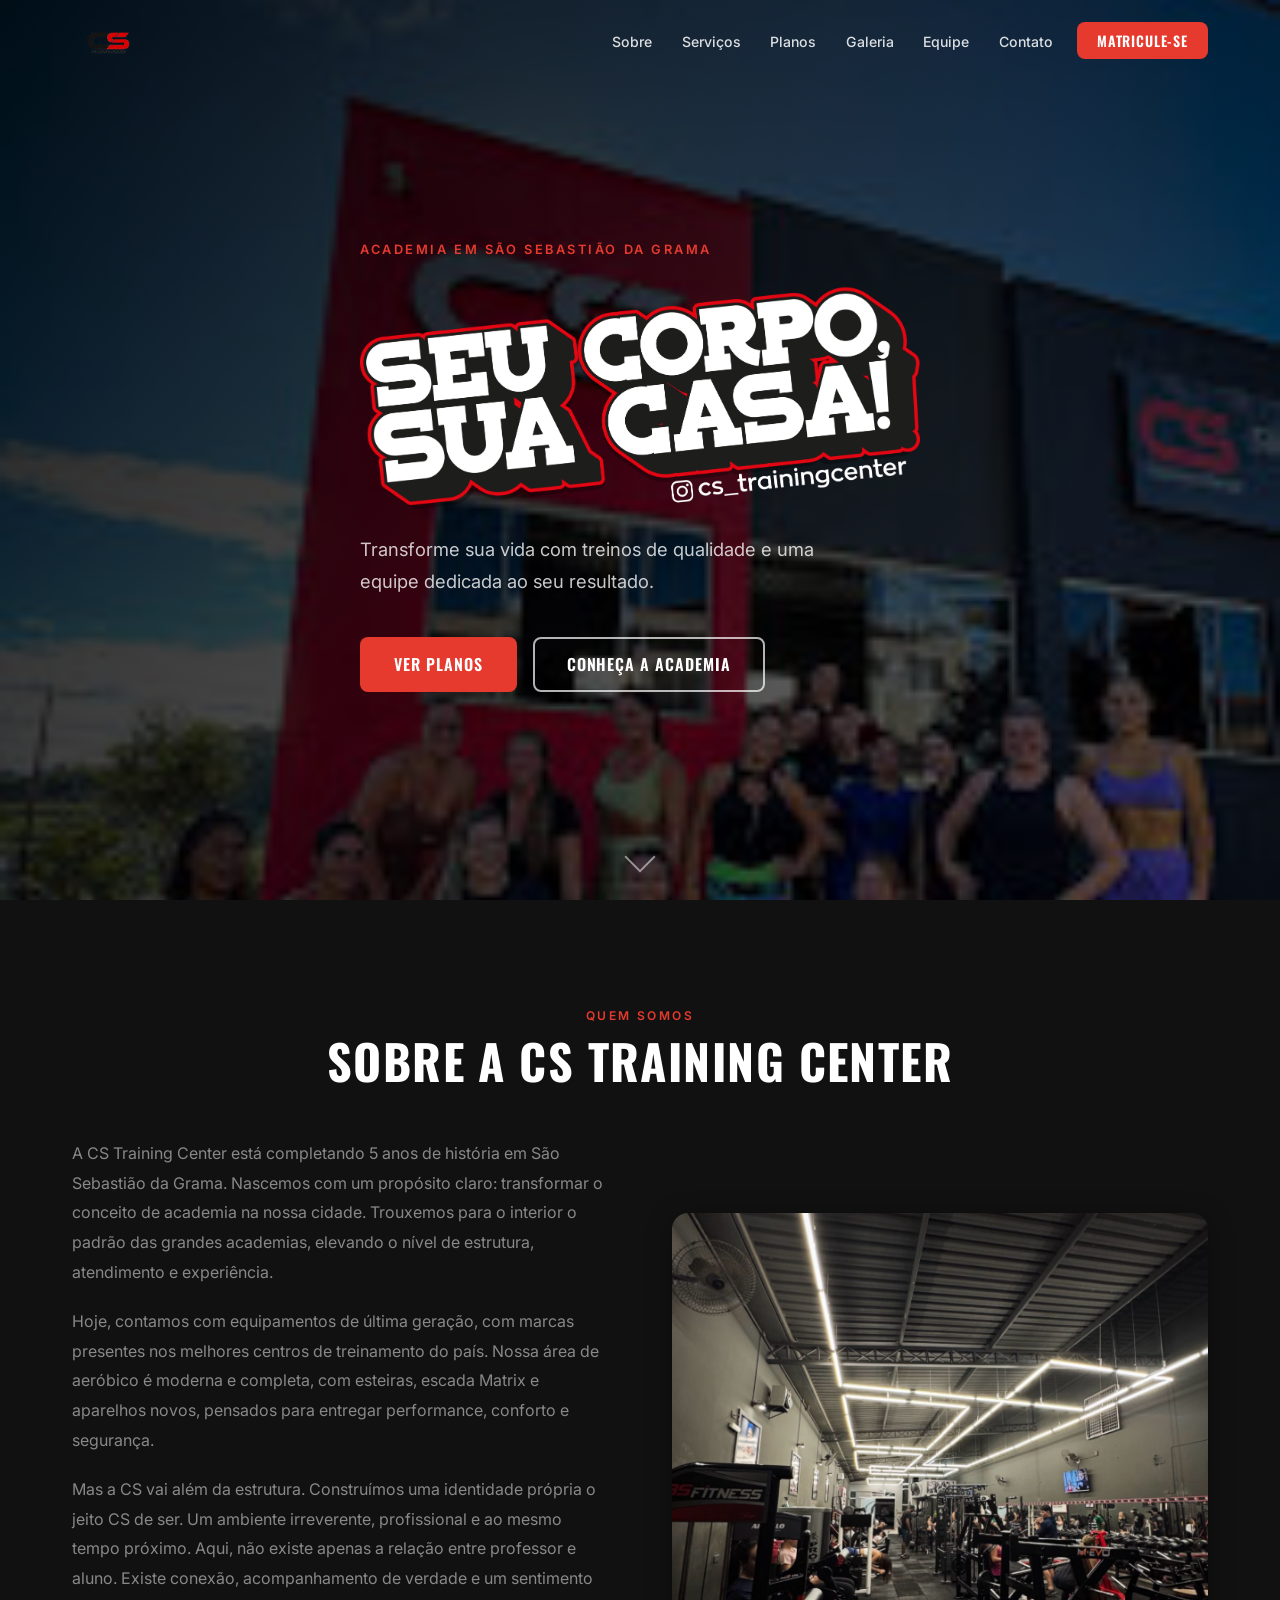
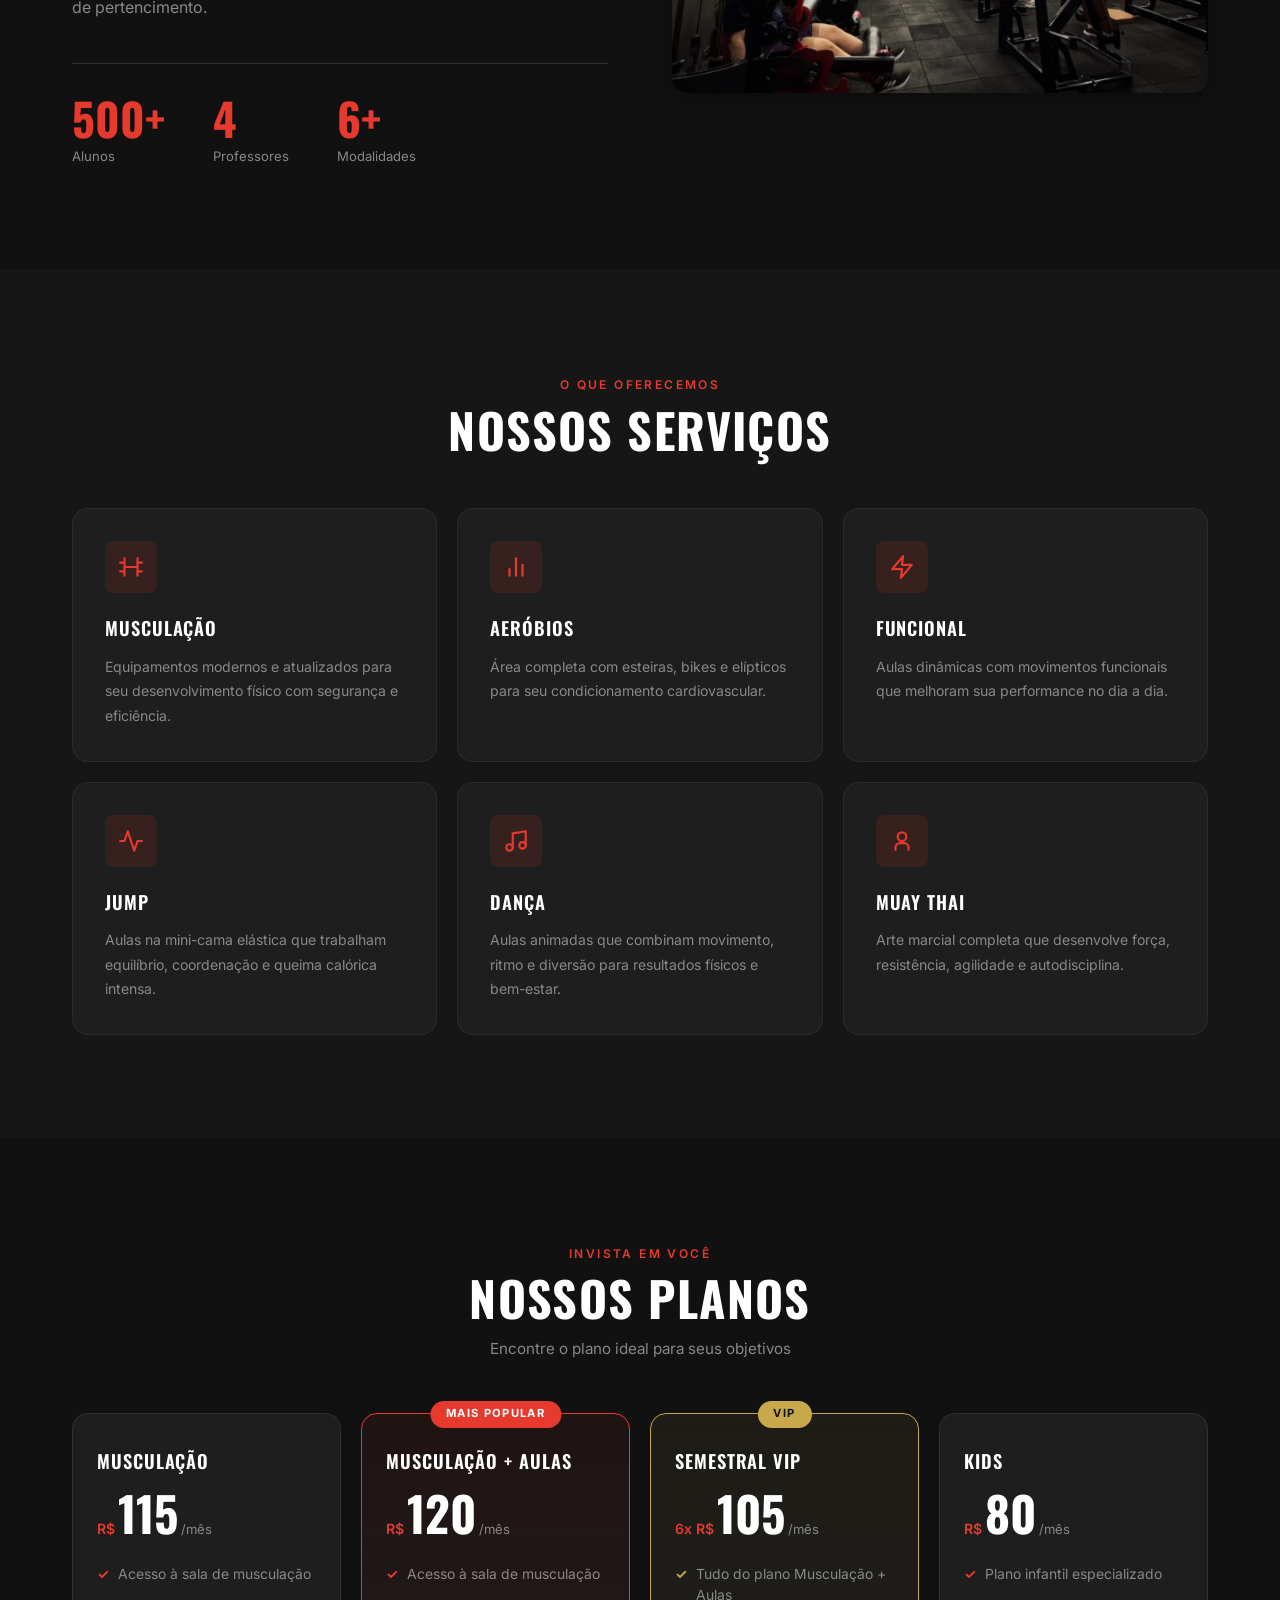
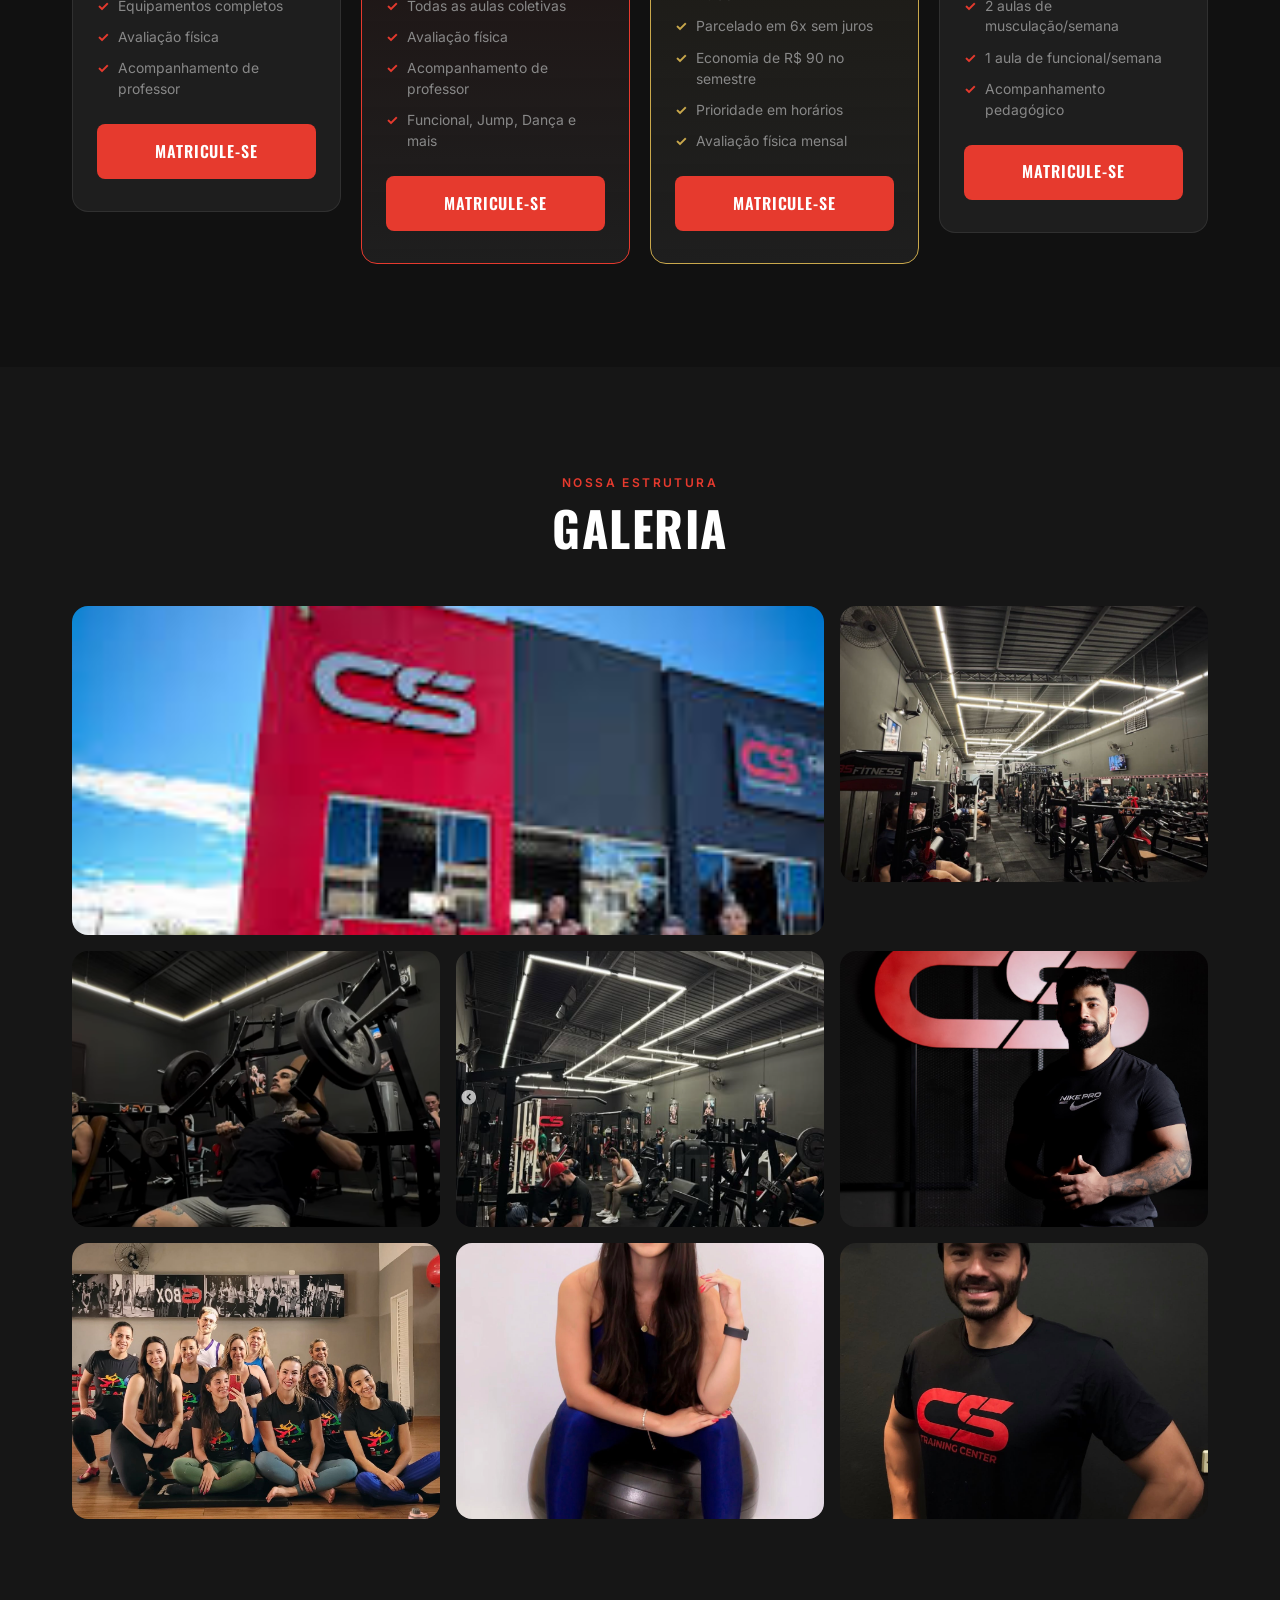
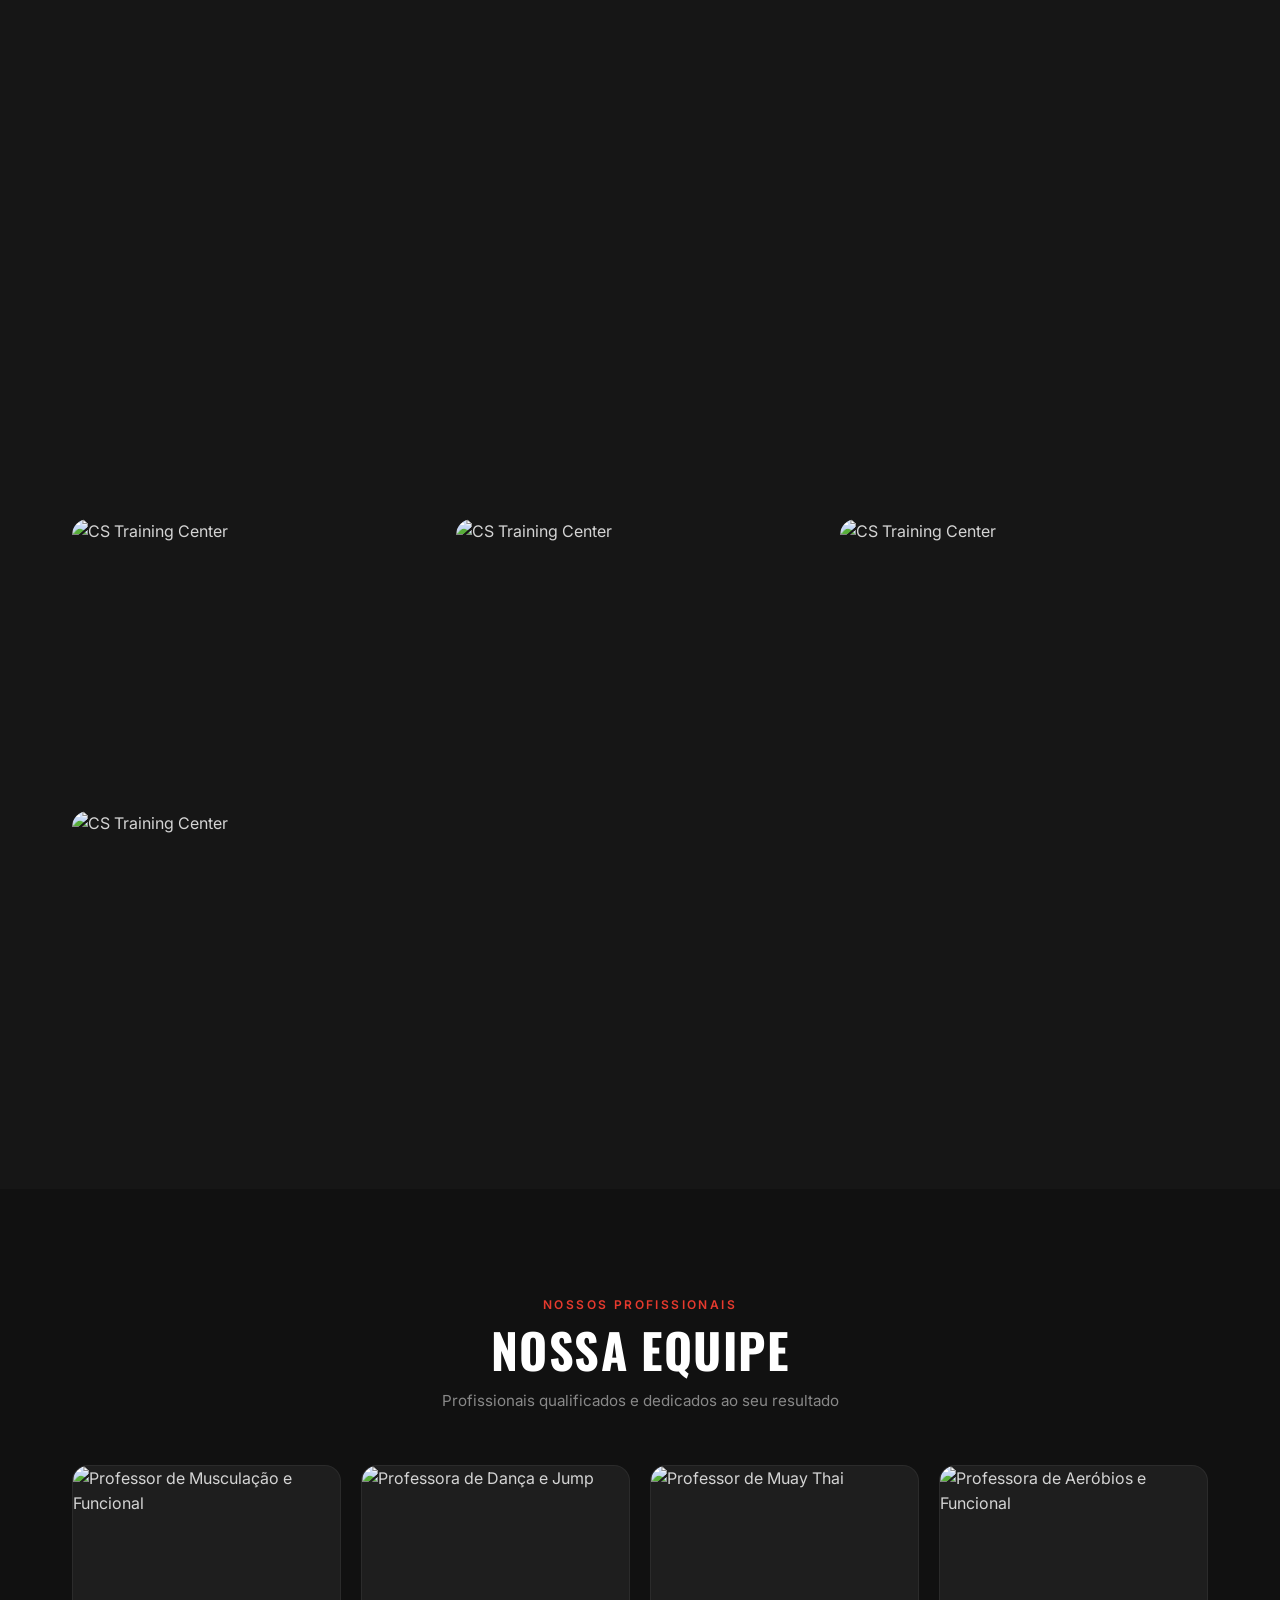
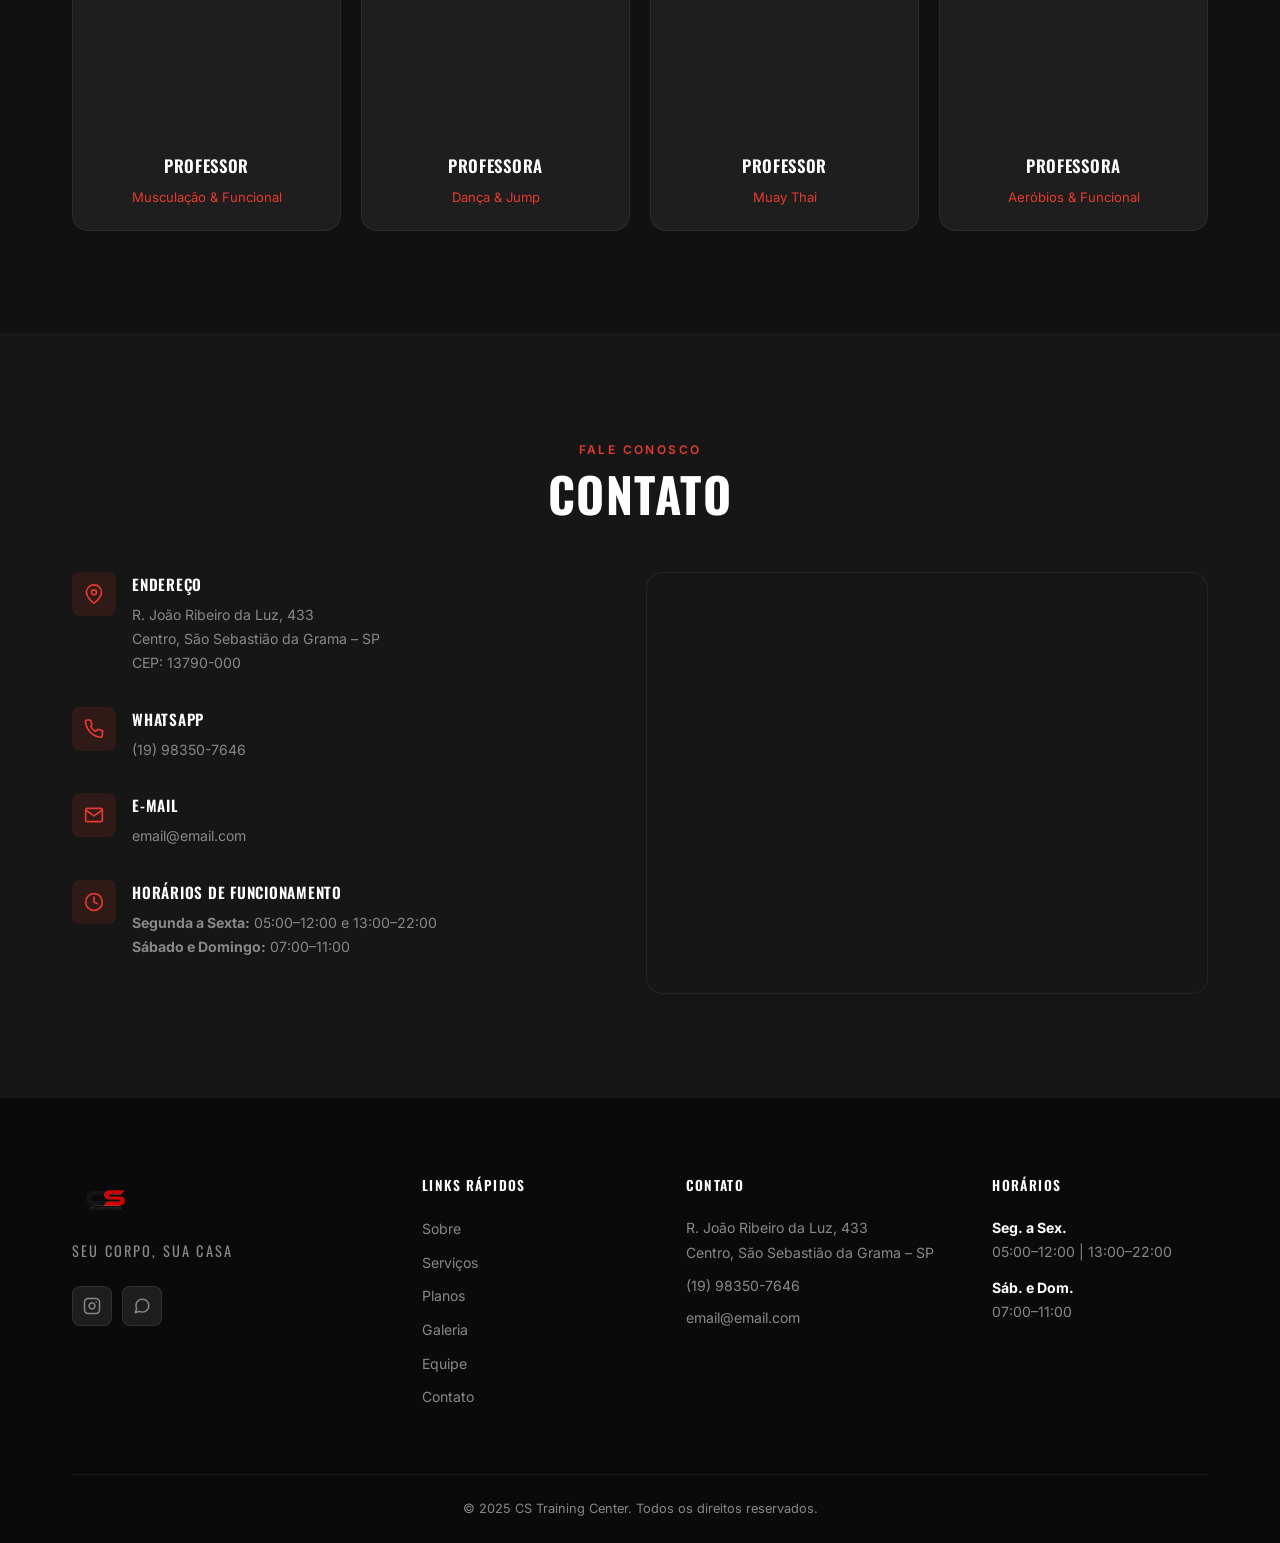
==== commit 2e309e2a: "feat: update logo, hero slogan image and expand gallery - Replace logo.jpg with logo.png across HTML" ====
--- a/site/index.html
+++ b/site/index.html
@@ -23,7 +23,7 @@
         "name": "CS Training Center",
         "description": "Academia completa em São Sebastião da Grama com musculação, aulas de funcional, jump, dança e muay thai.",
         "url": "",
-        "logo": "assets/icons/logo.jpg",
+        "logo": "assets/icons/logo.png",
         "image": "assets/images/hero.jpg",
         "telephone": "+55-19-98350-7646",
         "email": "email@email.com",
@@ -72,7 +72,7 @@
     <header class="header" id="header">
         <nav class="nav container">
             <a href="#home" class="nav__logo" aria-label="CS Training Center - Página inicial">
-                <img src="assets/icons/logo.jpg" alt="CS Training Center" width="120" height="52">
+                <img src="assets/icons/logo.png" alt="CS Training Center" width="120" height="52">
             </a>
 
             <button class="nav__toggle" id="navToggle" aria-label="Abrir menu de navegação" aria-expanded="false" aria-controls="navMenu">
@@ -107,7 +107,9 @@
             <div class="hero__overlay" aria-hidden="true"></div>
             <div class="hero__content container">
                 <p class="hero__label">Academia em São Sebastião da Grama</p>
-                <h1 class="hero__title">Seu Corpo,<br><span>Sua Casa</span></h1>
+                <h1 class="hero__title">
+                    <img src="assets/icons/slogan.png" alt="Seu Corpo, Sua Casa" class="hero__slogan-img">
+                </h1>
                 <p class="hero__subtitle">
                     Transforme sua vida com treinos de qualidade e uma equipe dedicada ao seu resultado.
                 </p>
@@ -129,19 +131,16 @@
                 <div class="sobre__grid">
                     <div class="sobre__text">
                         <p>
-                            Lorem ipsum dolor sit amet, consectetur adipiscing elit. Sed do eiusmod tempor
-                            incididunt ut labore et dolore magna aliqua. Ut enim ad minim veniam, quis nostrud
-                            exercitation ullamco laboris nisi ut aliquip ex ea commodo consequat.
+                            A CS Training Center está completando 5 anos de história em São Sebastião da Grama.
+                            Nascemos com um propósito claro: transformar o conceito de academia na nossa cidade. Trouxemos para o interior o padrão das grandes academias, elevando o nível de estrutura, atendimento e experiência.
                         </p>
                         <p>
-                            Duis aute irure dolor in reprehenderit in voluptate velit esse cillum dolore eu
-                            fugiat nulla pariatur. Excepteur sint occaecat cupidatat non proident, sunt in
-                            culpa qui officia deserunt mollit anim id est laborum.
+                            Hoje, contamos com equipamentos de última geração, com marcas presentes nos melhores centros de treinamento do país. Nossa área de aeróbico é moderna e completa, com esteiras, escada Matrix e aparelhos novos, pensados para entregar performance, conforto e segurança.
                         </p>
                         <p>
-                            Sed ut perspiciatis unde omnis iste natus error sit voluptatem accusantium
-                            doloremque laudantium, totam rem aperiam eaque ipsa quae ab illo inventore
-                            veritatis et quasi architecto beatae vitae dicta sunt explicabo.
+                            Mas a CS vai além da estrutura.
+
+                            Construímos uma identidade própria o jeito CS de ser. Um ambiente irreverente, profissional e ao mesmo tempo próximo. Aqui, não existe apenas a relação entre professor e aluno. Existe conexão, acompanhamento de verdade e um sentimento de pertencimento.
                         </p>
                         <div class="sobre__stats" aria-label="Números da academia">
                             <div class="stat">
@@ -347,25 +346,81 @@
                     <h2 class="section-title" id="galeria-titulo">Galeria</h2>
                 </div>
                 <div class="galeria__grid">
-                    <figure class="galeria__item galeria__item--large">
+                    <figure class="galeria__item galeria__item--featured">
                         <img src="assets/images/hero.jpg"
                              alt="Sala principal da CS Training Center"
-                             loading="lazy" width="800" height="560">
+                             loading="lazy">
                     </figure>
                     <figure class="galeria__item">
                         <img src="assets/images/galeria/galeria.png"
                              alt="Área de musculação da CS Training Center"
-                             loading="lazy" width="600" height="280">
+                             loading="lazy">
                     </figure>
                     <figure class="galeria__item">
                         <img src="assets/images/galeria/galeria1.png"
                              alt="Equipamentos da CS Training Center"
-                             loading="lazy" width="600" height="280">
+                             loading="lazy">
                     </figure>
                     <figure class="galeria__item">
                         <img src="assets/images/galeria/galeria2.png"
                              alt="Área de aulas coletivas da CS Training Center"
-                             loading="lazy" width="600" height="280">
+                             loading="lazy">
+                    </figure>
+                    <figure class="galeria__item">
+                        <img src="assets/images/galeria/IMG_0147.JPG.jpeg"
+                             alt="CS Training Center" loading="lazy">
+                    </figure>
+                    <figure class="galeria__item">
+                        <img src="assets/images/galeria/IMG_0424.PNG"
+                             alt="CS Training Center" loading="lazy">
+                    </figure>
+                    <figure class="galeria__item">
+                        <img src="assets/images/galeria/IMG_0425.PNG"
+                             alt="CS Training Center" loading="lazy">
+                    </figure>
+                    <figure class="galeria__item">
+                        <img src="assets/images/galeria/IMG_0428.PNG"
+                             alt="CS Training Center" loading="lazy">
+                    </figure>
+                    <figure class="galeria__item">
+                        <img src="assets/images/galeria/IMG_1182.PNG"
+                             alt="CS Training Center" loading="lazy">
+                    </figure>
+                    <figure class="galeria__item">
+                        <img src="assets/images/galeria/IMG_1424.PNG"
+                             alt="CS Training Center" loading="lazy">
+                    </figure>
+                    <figure class="galeria__item">
+                        <img src="assets/images/galeria/IMG_1456.PNG"
+                             alt="CS Training Center" loading="lazy">
+                    </figure>
+                    <figure class="galeria__item">
+                        <img src="assets/images/galeria/IMG_1699.PNG"
+                             alt="CS Training Center" loading="lazy">
+                    </figure>
+                    <figure class="galeria__item">
+                        <img src="assets/images/galeria/IMG_1715.PNG"
+                             alt="CS Training Center" loading="lazy">
+                    </figure>
+                    <figure class="galeria__item">
+                        <img src="assets/images/galeria/IMG_0268.HEIC"
+                             alt="CS Training Center" loading="lazy">
+                    </figure>
+                    <figure class="galeria__item">
+                        <img src="assets/images/galeria/IMG_0366.HEIC"
+                             alt="CS Training Center" loading="lazy">
+                    </figure>
+                    <figure class="galeria__item">
+                        <img src="assets/images/galeria/IMG_0563.HEIC"
+                             alt="CS Training Center" loading="lazy">
+                    </figure>
+                    <figure class="galeria__item">
+                        <img src="assets/images/galeria/IMG_1599.HEIC"
+                             alt="CS Training Center" loading="lazy">
+                    </figure>
+                    <figure class="galeria__item">
+                        <img src="assets/images/galeria/IMG_2546.HEIC"
+                             alt="CS Training Center" loading="lazy">
                     </figure>
                 </div>
             </div>
@@ -517,7 +572,7 @@
 
                 <div class="footer__brand">
                     <a href="#home" aria-label="CS Training Center - Voltar ao início">
-                        <img src="assets/icons/logo.jpg" alt="CS Training Center" width="120" height="48">
+                        <img src="assets/icons/logo.png" alt="CS Training Center" width="120" height="48">
                     </a>
                     <p>Seu Corpo, Sua Casa</p>
                     <div class="footer__social">
--- a/site/assets/css/style.css
+++ b/site/assets/css/style.css
@@ -301,16 +301,16 @@
 }
 
 .hero__title {
-    font-family: var(--font-heading);
-    font-size: clamp(3rem, 9vw, 6.5rem);
-    font-weight: 700;
-    text-transform: uppercase;
+    margin-bottom: 1.5rem;
     line-height: 1;
-    color: var(--color-white);
-    margin-bottom: 1.5rem;
-    letter-spacing: .02em;
-}
-.hero__title span { color: var(--color-primary); }
+}
+
+.hero__slogan-img {
+    max-width: min(560px, 85vw);
+    width: 100%;
+    height: auto;
+    display: block;
+}
 
 .hero__subtitle {
     font-size: clamp(.95rem, 2vw, 1.15rem);
@@ -585,13 +585,20 @@
 
 .galeria__grid {
     display: grid;
-    grid-template-columns: 1fr 1fr;
-    grid-template-rows: 270px 270px;
+    grid-template-columns: repeat(auto-fill, minmax(280px, 1fr));
     gap: 1rem;
 }
 
-.galeria__item { overflow: hidden; border-radius: var(--radius-lg); }
-.galeria__item--large { grid-row: 1 / 3; }
+.galeria__item {
+    overflow: hidden;
+    border-radius: var(--radius-lg);
+    aspect-ratio: 4 / 3;
+}
+
+.galeria__item--featured {
+    grid-column: span 2;
+    aspect-ratio: 16 / 7;
+}
 
 .galeria__item img {
     width: 100%;
@@ -886,12 +893,8 @@
     .planos__grid   { grid-template-columns: 1fr; }
     .footer__grid   { grid-template-columns: 1fr; }
 
-    .galeria__grid {
-        grid-template-columns: 1fr;
-        grid-template-rows: auto;
-    }
-    .galeria__item--large { grid-row: auto; }
-    .galeria__item img { height: 220px; }
+    .galeria__grid { grid-template-columns: 1fr; }
+    .galeria__item--featured { grid-column: span 1; aspect-ratio: 4 / 3; }
 
     .sobre__stats { gap: 1.5rem; }
 
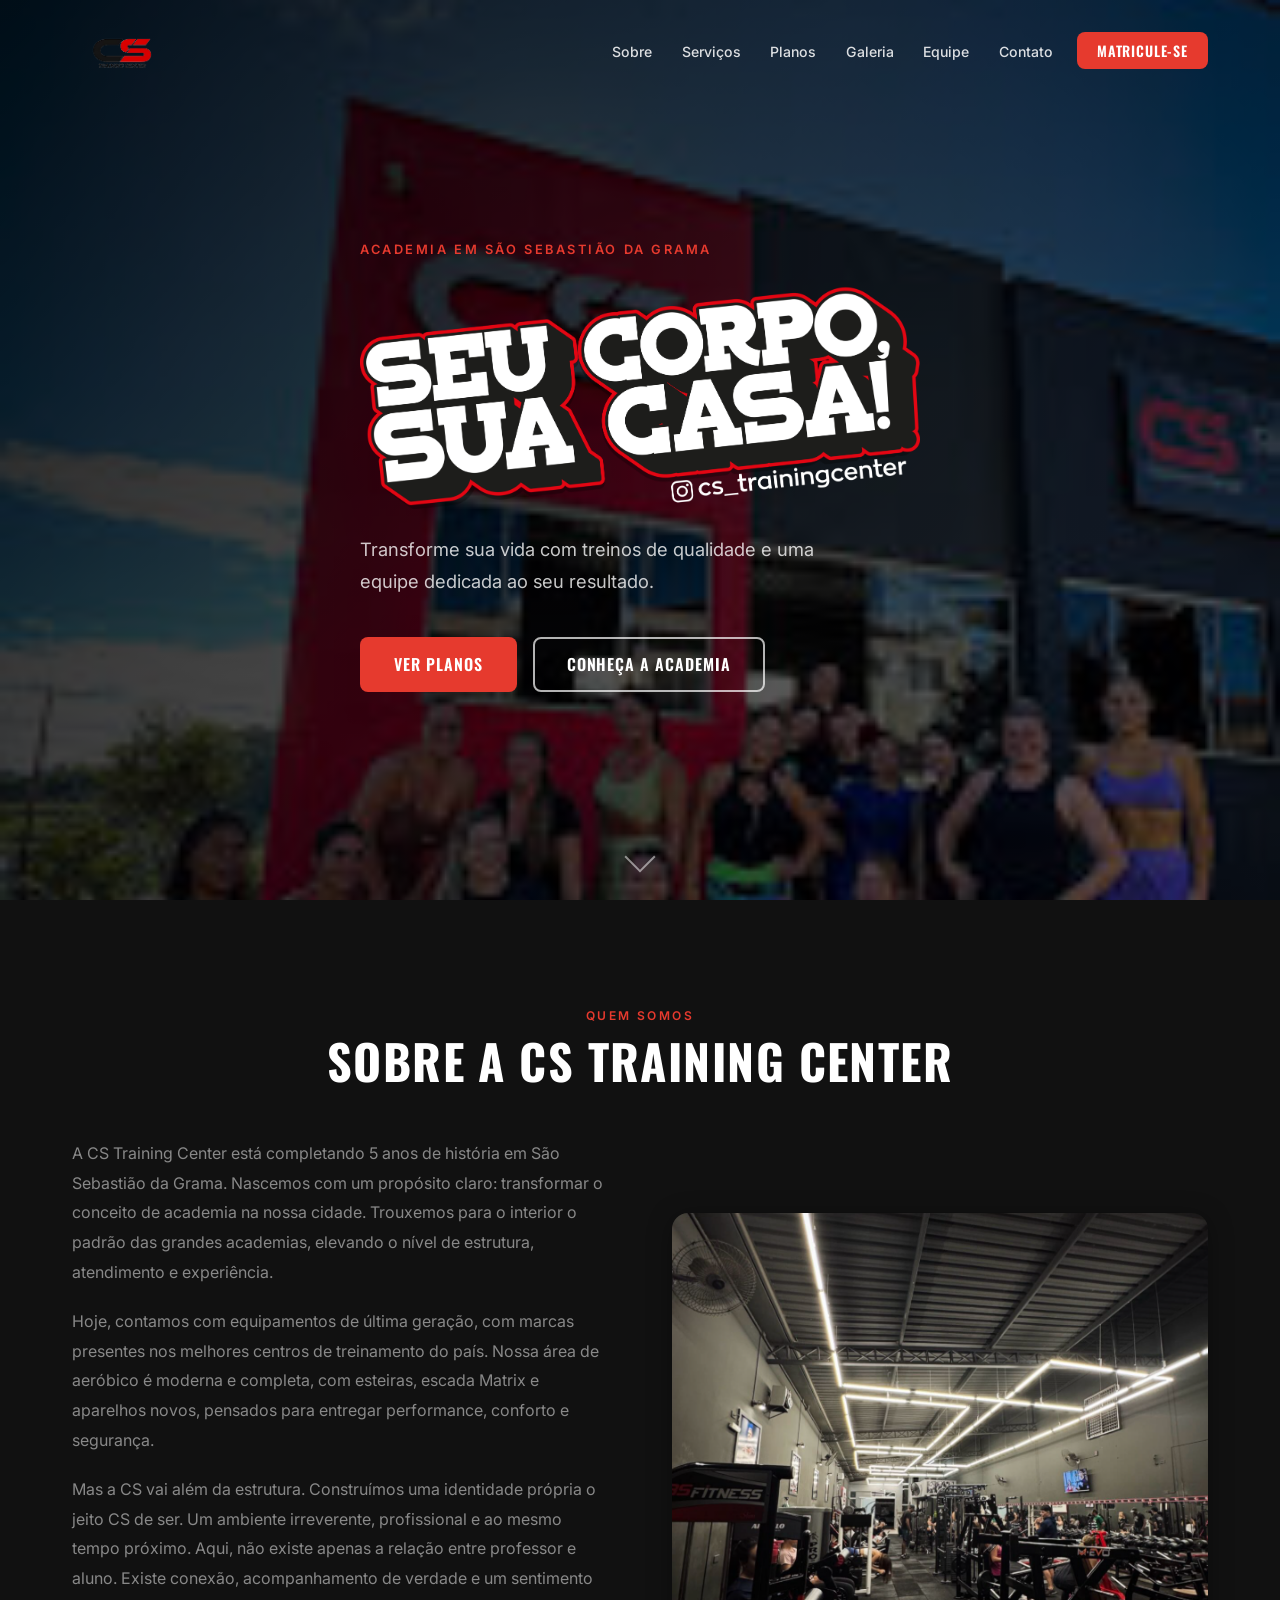
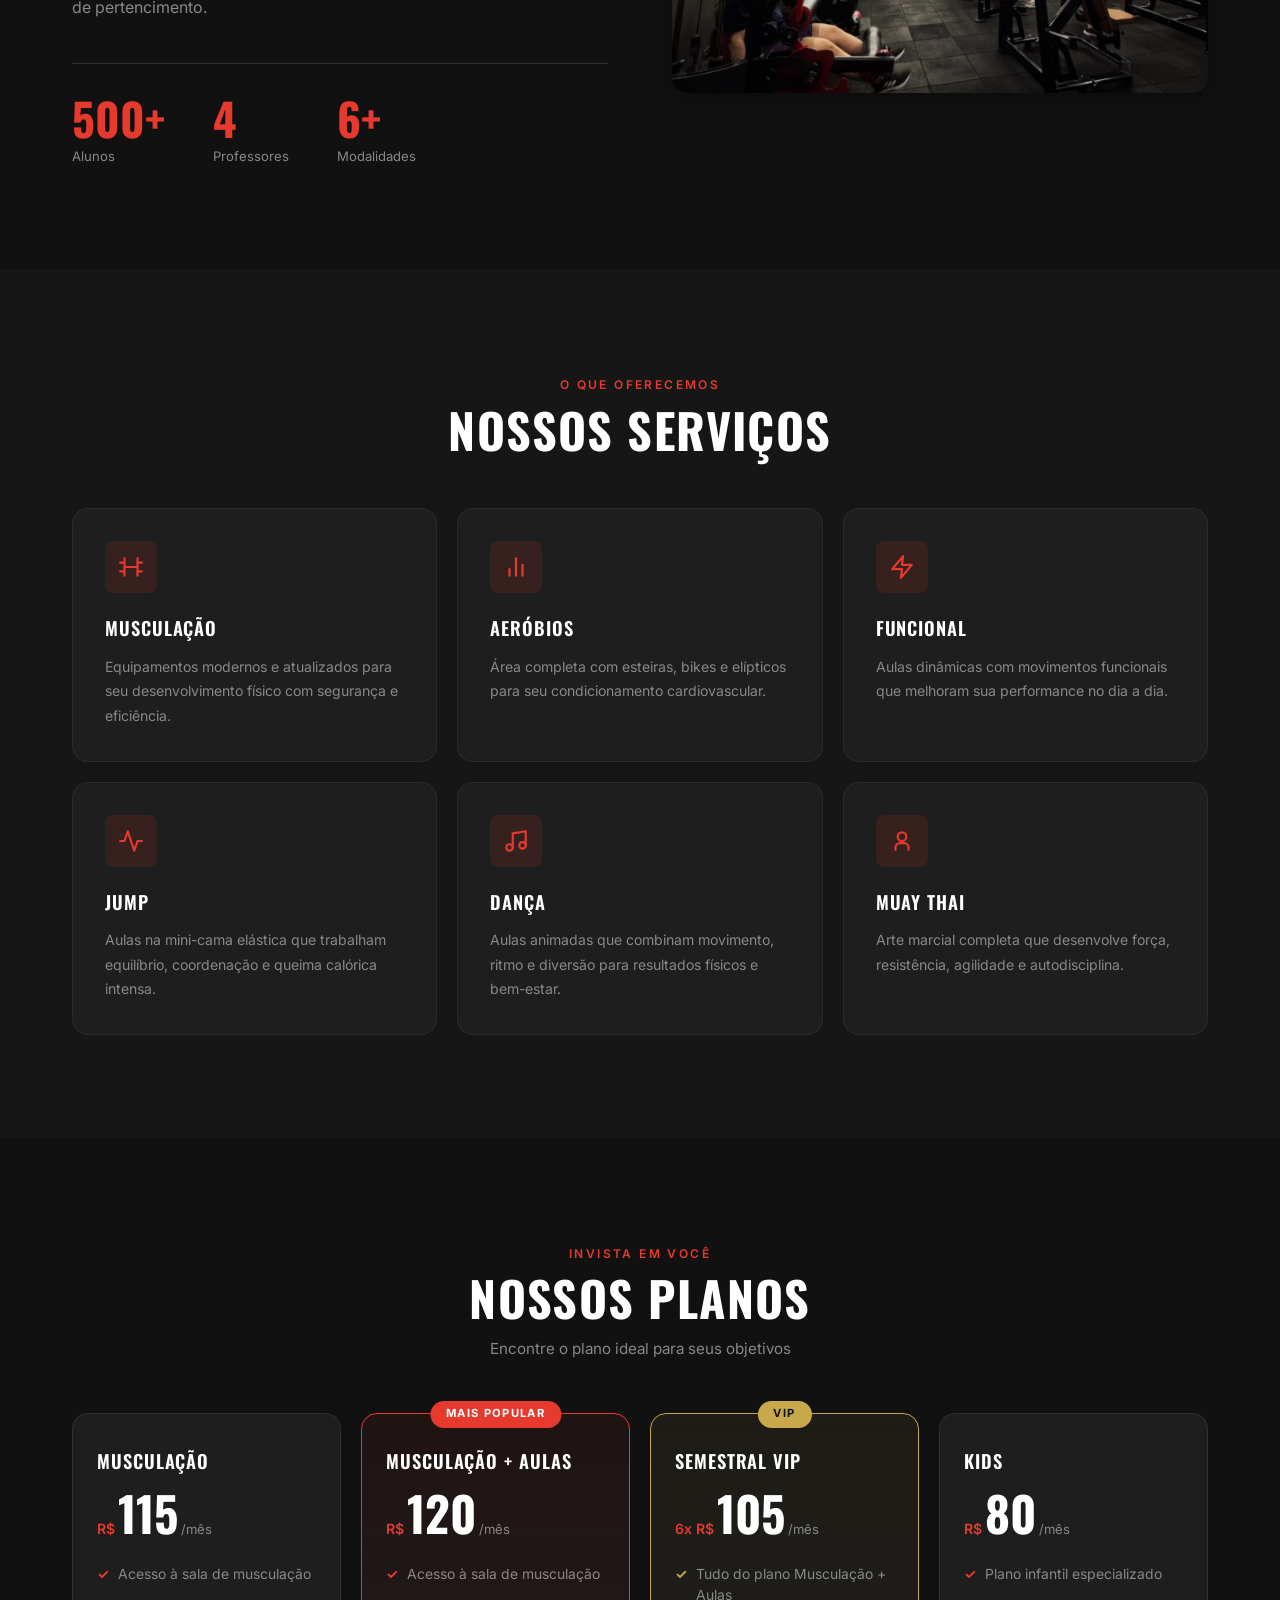
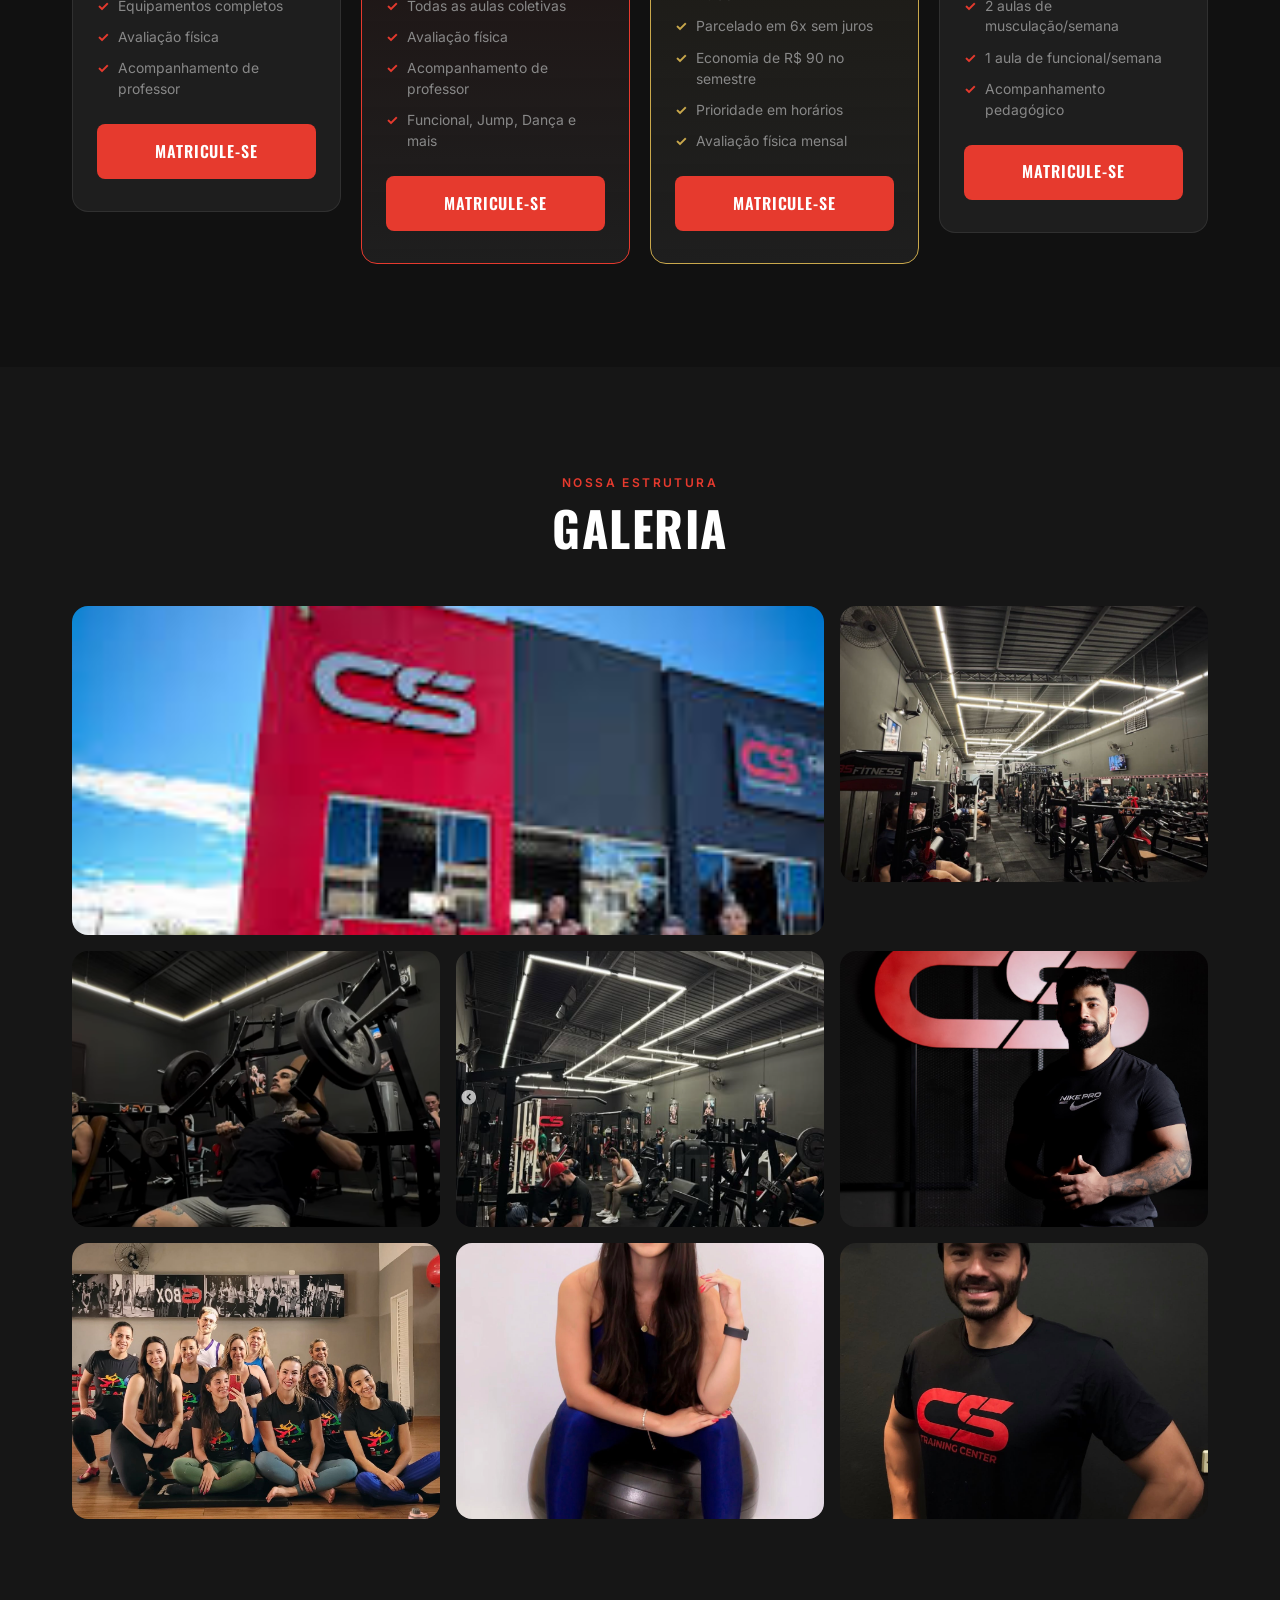
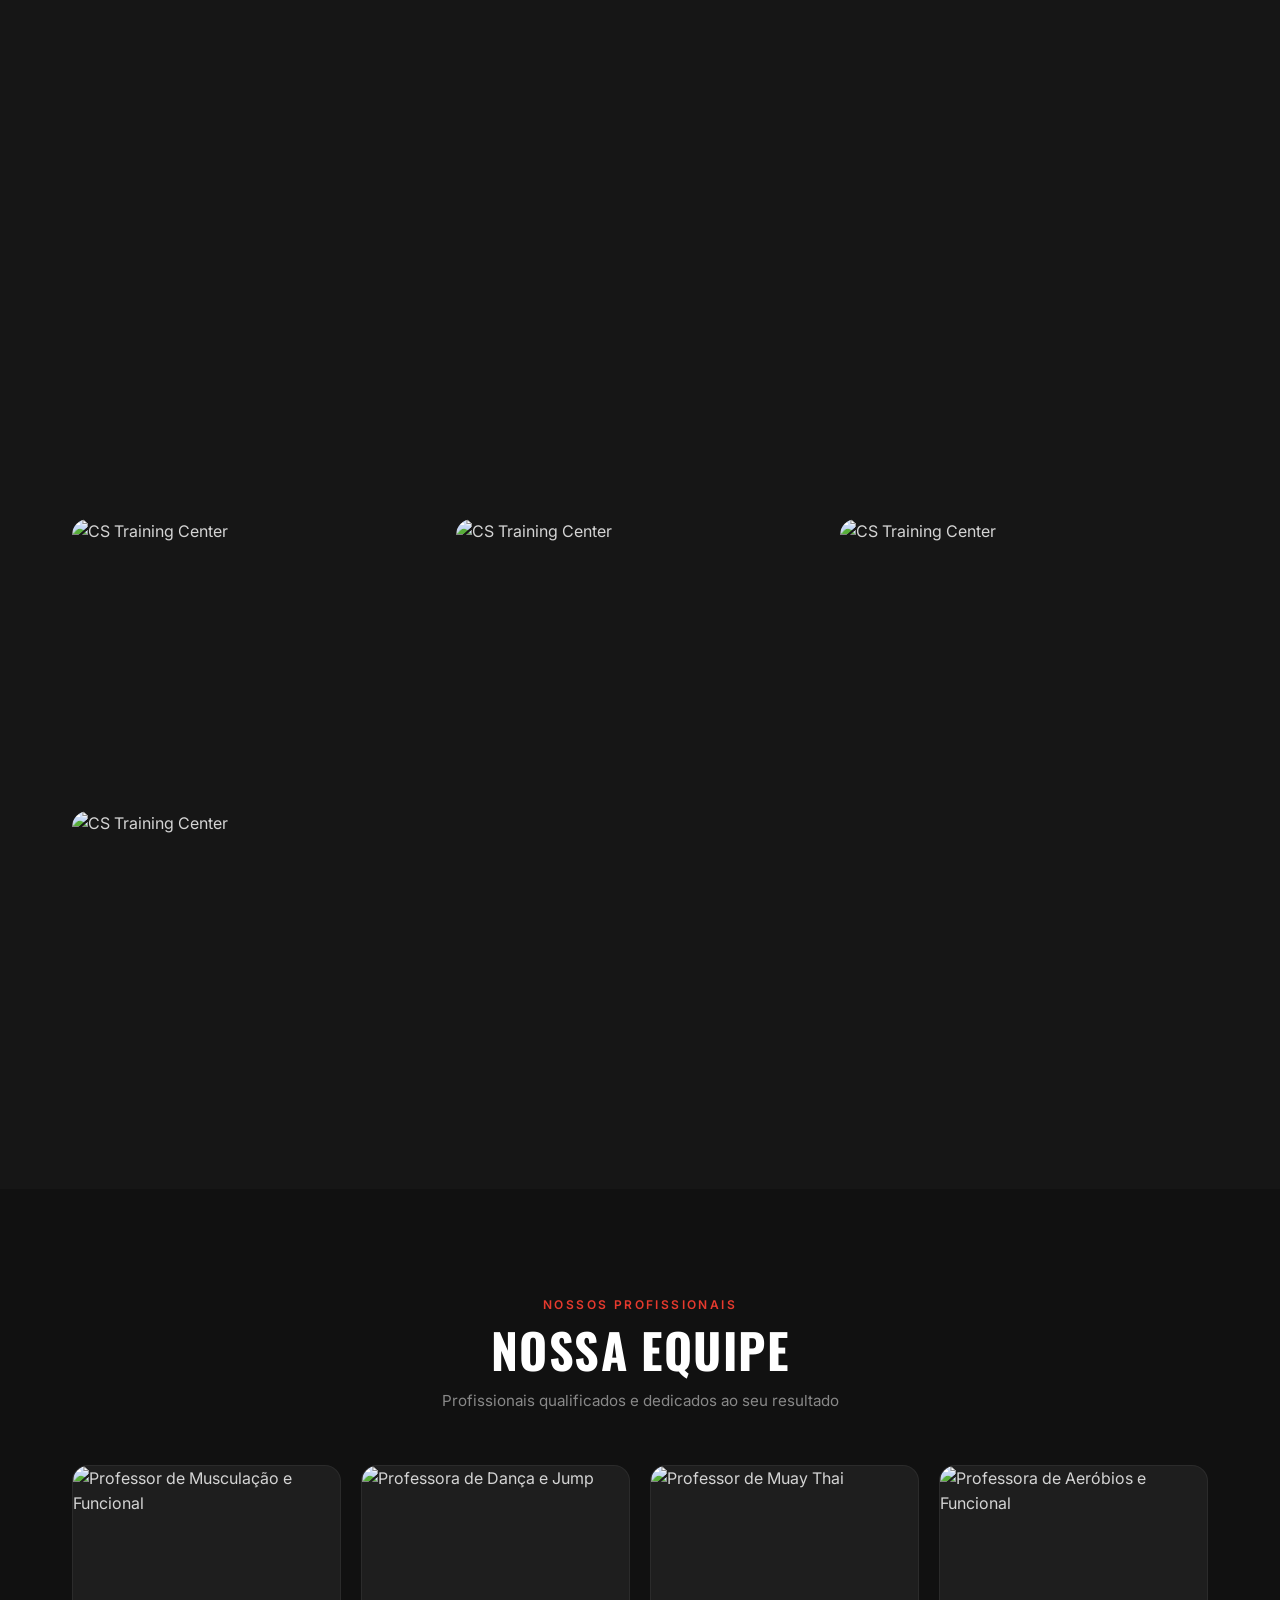
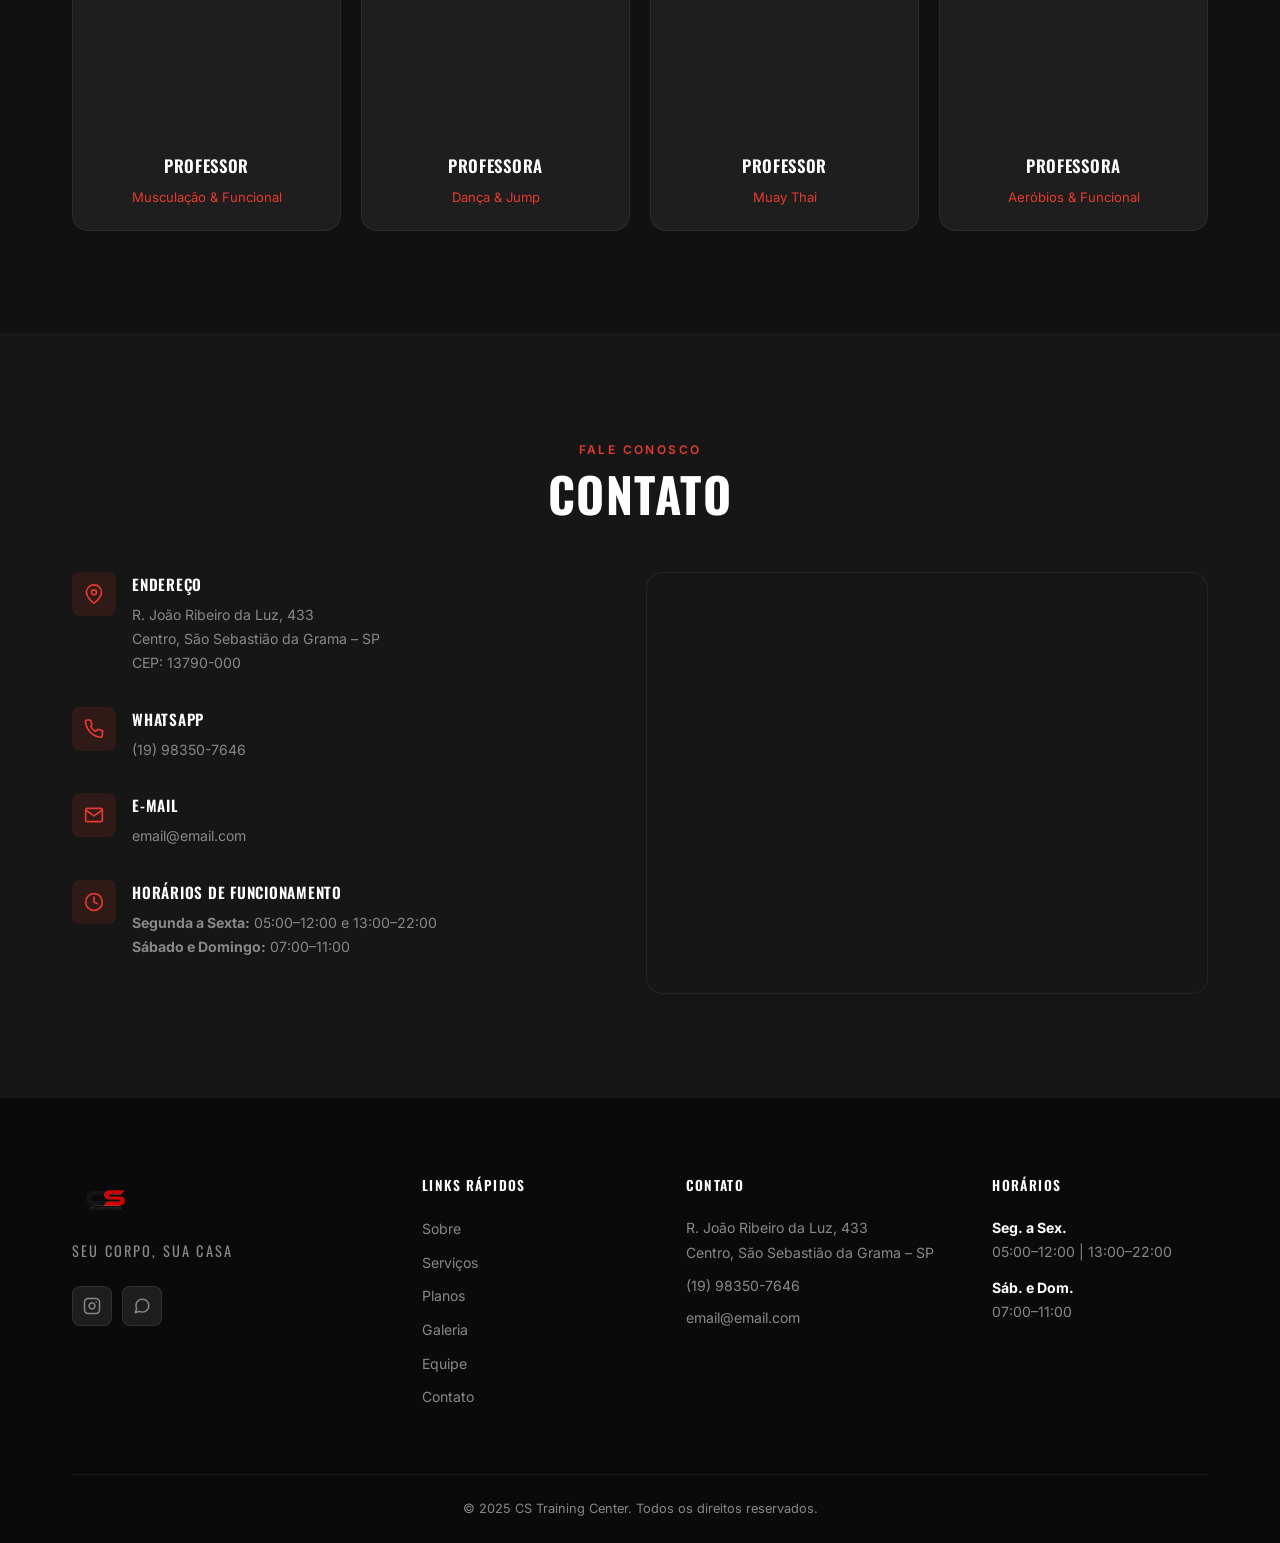
==== commit 5e3a2ab6: "chore: stage pending index.html changes Co-Authored-By: Claude Sonnet 4.6 <noreply@anthropic.com>" ====
--- a/site/index.html
+++ b/site/index.html
@@ -72,7 +72,7 @@
     <header class="header" id="header">
         <nav class="nav container">
             <a href="#home" class="nav__logo" aria-label="CS Training Center - Página inicial">
-                <img src="assets/icons/logo.png" alt="CS Training Center" width="120" height="52">
+                <img src="assets/icons/logo.png" alt="CS Training Center" width="200" height="100">
             </a>
 
             <button class="nav__toggle" id="navToggle" aria-label="Abrir menu de navegação" aria-expanded="false" aria-controls="navMenu">
--- a/site/assets/css/style.css
+++ b/site/assets/css/style.css
@@ -204,7 +204,7 @@
 }
 
 .nav__logo img {
-    height: 52px;
+    height: 72px;
     width: auto;
     object-fit: contain;
 }
